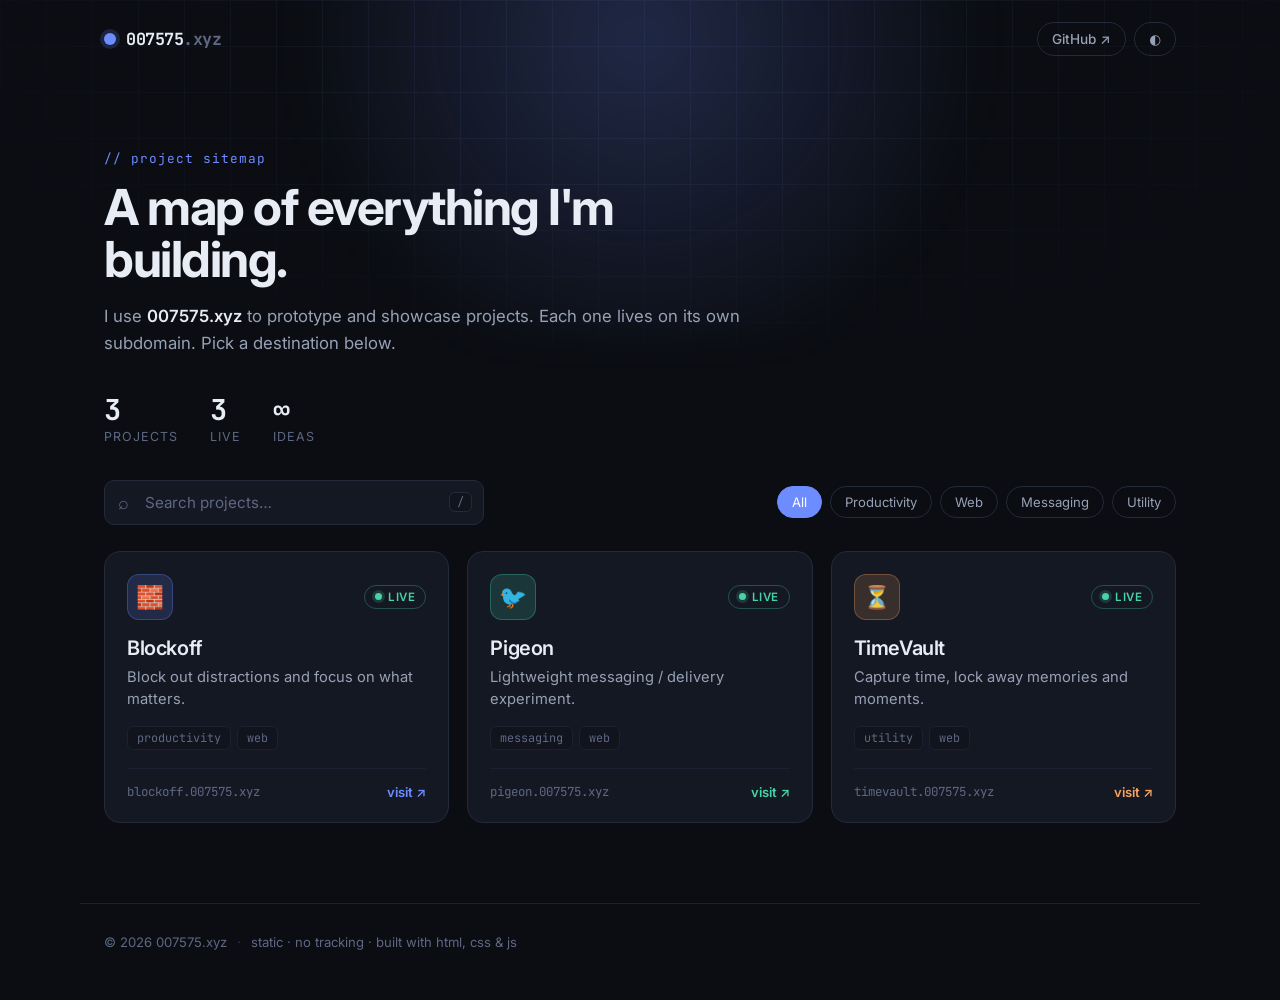
==== index.html @ c5744d6a "static" ====
<!DOCTYPE html>
<html lang="en">
<head>
  <meta charset="UTF-8" />
  <meta name="viewport" content="width=device-width, initial-scale=1.0" />
  <title>007575.xyz — Project Sitemap</title>
  <meta name="description" content="A sitemap of projects, prototypes and showcases hosted on 007575.xyz subdomains." />
  <meta name="theme-color" content="#0b0d12" />

  <!-- Open Graph -->
  <meta property="og:title" content="007575.xyz — Project Sitemap" />
  <meta property="og:description" content="Prototypes & showcases hosted on 007575.xyz subdomains." />
  <meta property="og:type" content="website" />
  <meta property="og:url" content="https://007575.xyz" />

  <link rel="preconnect" href="https://fonts.googleapis.com" />
  <link rel="preconnect" href="https://fonts.gstatic.com" crossorigin />
  <link href="https://fonts.googleapis.com/css2?family=Inter:wght@400;500;600;700&family=JetBrains+Mono:wght@400;500&display=swap" rel="stylesheet" />
  <link rel="stylesheet" href="styles.css" />
</head>
<body>
  <div class="bg-grid" aria-hidden="true"></div>
  <div class="bg-glow" aria-hidden="true"></div>

  <header class="site-header">
    <div class="brand">
      <span class="brand-dot"></span>
      <a href="https://007575.xyz" class="brand-name">007575<span class="brand-tld">.xyz</span></a>
    </div>
    <nav class="header-actions">
      <a class="ghost-btn" href="https://github.com/" target="_blank" rel="noopener noreferrer">GitHub ↗</a>
      <button class="ghost-btn" id="themeToggle" type="button" aria-label="Toggle theme">◐</button>
    </nav>
  </header>

  <main class="container">
    <section class="hero">
      <p class="eyebrow">// project sitemap</p>
      <h1>A map of everything I'm building.</h1>
      <p class="subtitle">
        I use <strong>007575.xyz</strong> to prototype and showcase projects. Each one lives on
        its own subdomain. Pick a destination below.
      </p>
      <div class="hero-stats">
        <div class="stat"><span class="stat-num" id="statTotal">0</span><span class="stat-label">projects</span></div>
        <div class="stat"><span class="stat-num" id="statLive">0</span><span class="stat-label">live</span></div>
        <div class="stat"><span class="stat-num">∞</span><span class="stat-label">ideas</span></div>
      </div>
    </section>

    <section class="controls">
      <div class="search-wrap">
        <span class="search-icon">⌕</span>
        <input type="search" id="search" placeholder="Search projects…" autocomplete="off" spellcheck="false" />
        <kbd class="search-kbd">/</kbd>
      </div>
      <div class="filters" id="filters"></div>
    </section>

    <section class="grid" id="grid" aria-live="polite"></section>

    <p class="empty" id="empty" hidden>No projects match that search.</p>
  </main>

  <footer class="site-footer">
    <span>© <span id="year"></span> 007575.xyz</span>
    <span class="footer-sep">·</span>
    <span>static · no tracking · built with html, css &amp; js</span>
  </footer>

  <script src="projects.js"></script>
  <script src="script.js"></script>
</body>
</html>
---- styles.css ----
/* ===========================================================================
   007575.xyz — sitemap styles
   =========================================================================== */

:root {
  --bg: #0b0d12;
  --bg-soft: #11141c;
  --card: #141823;
  --card-hover: #181d2b;
  --border: #232a3a;
  --border-soft: #1b2130;
  --text: #e7ecf5;
  --text-dim: #97a1b5;
  --text-faint: #5e6883;
  --accent: #6c8cff;
  --radius: 16px;
  --radius-sm: 10px;
  --maxw: 1120px;
  --shadow: 0 18px 40px -18px rgba(0, 0, 0, 0.6);
}

:root[data-theme="light"] {
  --bg: #f6f7fb;
  --bg-soft: #eef0f6;
  --card: #ffffff;
  --card-hover: #ffffff;
  --border: #e2e6ef;
  --border-soft: #eaedf4;
  --text: #1a1f2b;
  --text-dim: #5a6478;
  --text-faint: #97a1b5;
  --shadow: 0 18px 40px -22px rgba(20, 30, 60, 0.25);
}

* { box-sizing: border-box; }

html { scroll-behavior: smooth; }

body {
  margin: 0;
  min-height: 100vh;
  font-family: "Inter", system-ui, -apple-system, Segoe UI, Roboto, sans-serif;
  color: var(--text);
  background: var(--bg);
  -webkit-font-smoothing: antialiased;
  text-rendering: optimizeLegibility;
  overflow-x: hidden;
}

a { color: inherit; text-decoration: none; }

/* ---- background decoration ---------------------------------------------- */
.bg-grid {
  position: fixed;
  inset: 0;
  z-index: -2;
  background-image:
    linear-gradient(var(--border-soft) 1px, transparent 1px),
    linear-gradient(90deg, var(--border-soft) 1px, transparent 1px);
  background-size: 46px 46px;
  -webkit-mask-image: radial-gradient(ellipse 80% 60% at 50% 0%, #000 30%, transparent 75%);
          mask-image: radial-gradient(ellipse 80% 60% at 50% 0%, #000 30%, transparent 75%);
  opacity: 0.5;
}

.bg-glow {
  position: fixed;
  top: -260px;
  left: 50%;
  transform: translateX(-50%);
  width: 900px;
  height: 600px;
  z-index: -1;
  background: radial-gradient(circle at 50% 50%, rgba(108, 140, 255, 0.22), transparent 65%);
  filter: blur(20px);
  pointer-events: none;
}

/* ---- header ------------------------------------------------------------- */
.site-header {
  max-width: var(--maxw);
  margin: 0 auto;
  padding: 22px 24px;
  display: flex;
  align-items: center;
  justify-content: space-between;
}

.brand { display: flex; align-items: center; gap: 10px; }

.brand-dot {
  width: 12px; height: 12px;
  border-radius: 50%;
  background: var(--accent);
  box-shadow: 0 0 0 4px rgba(108, 140, 255, 0.18);
}

.brand-name {
  font-weight: 700;
  font-family: "JetBrains Mono", monospace;
  font-size: 1.05rem;
  letter-spacing: -0.5px;
}
.brand-tld { color: var(--text-faint); }

.header-actions { display: flex; gap: 8px; }

.ghost-btn {
  font-size: 0.85rem;
  font-weight: 500;
  color: var(--text-dim);
  padding: 8px 14px;
  border: 1px solid var(--border);
  border-radius: 999px;
  background: transparent;
  cursor: pointer;
  transition: color 0.15s, border-color 0.15s, background 0.15s;
  font-family: inherit;
}
.ghost-btn:hover {
  color: var(--text);
  border-color: var(--accent);
  background: var(--bg-soft);
}

/* ---- layout ------------------------------------------------------------- */
.container {
  max-width: var(--maxw);
  margin: 0 auto;
  padding: 24px 24px 80px;
}

/* ---- hero --------------------------------------------------------------- */
.hero { padding: 48px 0 36px; max-width: 640px; }

.eyebrow {
  font-family: "JetBrains Mono", monospace;
  font-size: 0.8rem;
  color: var(--accent);
  letter-spacing: 1px;
  margin: 0 0 14px;
}

.hero h1 {
  font-size: clamp(2rem, 5vw, 3.1rem);
  line-height: 1.05;
  letter-spacing: -1.5px;
  margin: 0 0 18px;
  font-weight: 700;
}

.subtitle {
  font-size: 1.05rem;
  line-height: 1.6;
  color: var(--text-dim);
  margin: 0;
}
.subtitle strong { color: var(--text); font-weight: 600; }

.hero-stats {
  display: flex;
  gap: 32px;
  margin-top: 34px;
}
.stat { display: flex; flex-direction: column; }
.stat-num {
  font-size: 1.8rem;
  font-weight: 700;
  font-family: "JetBrains Mono", monospace;
  letter-spacing: -1px;
}
.stat-label {
  font-size: 0.78rem;
  color: var(--text-faint);
  text-transform: uppercase;
  letter-spacing: 1px;
}

/* ---- controls ----------------------------------------------------------- */
.controls {
  display: flex;
  align-items: center;
  justify-content: space-between;
  gap: 16px;
  flex-wrap: wrap;
  margin-bottom: 26px;
}

.search-wrap {
  position: relative;
  flex: 1 1 280px;
  max-width: 380px;
}
.search-icon {
  position: absolute;
  left: 14px; top: 50%;
  transform: translateY(-50%);
  color: var(--text-faint);
  font-size: 1.1rem;
}
#search {
  width: 100%;
  padding: 12px 40px 12px 40px;
  background: var(--card);
  border: 1px solid var(--border);
  border-radius: var(--radius-sm);
  color: var(--text);
  font-size: 0.95rem;
  font-family: inherit;
  outline: none;
  transition: border-color 0.15s, box-shadow 0.15s;
}
#search::placeholder { color: var(--text-faint); }
#search:focus {
  border-color: var(--accent);
  box-shadow: 0 0 0 3px rgba(108, 140, 255, 0.15);
}
.search-kbd {
  position: absolute;
  right: 12px; top: 50%;
  transform: translateY(-50%);
  font-family: "JetBrains Mono", monospace;
  font-size: 0.75rem;
  color: var(--text-faint);
  border: 1px solid var(--border);
  border-radius: 6px;
  padding: 1px 7px;
  background: var(--bg-soft);
}

.filters { display: flex; gap: 8px; flex-wrap: wrap; }
.chip {
  font-size: 0.82rem;
  font-family: inherit;
  color: var(--text-dim);
  padding: 7px 14px;
  border: 1px solid var(--border);
  border-radius: 999px;
  background: transparent;
  cursor: pointer;
  text-transform: capitalize;
  transition: all 0.15s;
}
.chip:hover { color: var(--text); border-color: var(--text-faint); }
.chip-active {
  color: #fff;
  background: var(--accent);
  border-color: var(--accent);
}

/* ---- grid + cards ------------------------------------------------------- */
.grid {
  display: grid;
  grid-template-columns: repeat(auto-fill, minmax(290px, 1fr));
  gap: 18px;
}

.card {
  position: relative;
  display: flex;
  flex-direction: column;
  padding: 22px;
  background: var(--card);
  border: 1px solid var(--border);
  border-radius: var(--radius);
  overflow: hidden;
  transition: transform 0.18s ease, border-color 0.18s, background 0.18s, box-shadow 0.18s;
  animation: rise 0.45s both;
}
.card::before {
  content: "";
  position: absolute;
  inset: 0 0 auto 0;
  height: 3px;
  background: var(--accent);
  opacity: 0;
  transition: opacity 0.18s;
}
.card:hover {
  transform: translateY(-4px);
  border-color: color-mix(in srgb, var(--accent) 55%, var(--border));
  background: var(--card-hover);
  box-shadow: var(--shadow);
}
.card:hover::before { opacity: 1; }

@keyframes rise {
  from { opacity: 0; transform: translateY(12px); }
  to   { opacity: 1; transform: translateY(0); }
}

.card-top {
  display: flex;
  align-items: center;
  justify-content: space-between;
  margin-bottom: 16px;
}
.card-icon {
  width: 46px; height: 46px;
  display: grid;
  place-items: center;
  font-size: 1.4rem;
  border-radius: 12px;
  background: color-mix(in srgb, var(--accent) 16%, transparent);
  border: 1px solid color-mix(in srgb, var(--accent) 30%, transparent);
}

.badge {
  display: inline-flex;
  align-items: center;
  gap: 6px;
  font-size: 0.72rem;
  font-weight: 600;
  text-transform: uppercase;
  letter-spacing: 0.5px;
  padding: 4px 10px;
  border-radius: 999px;
  color: var(--text-dim);
  border: 1px solid var(--border);
}
.badge-dot {
  width: 7px; height: 7px;
  border-radius: 50%;
  background: currentColor;
}
.badge-live { color: #46d3a5; border-color: rgba(70, 211, 165, 0.3); }
.badge-live .badge-dot { box-shadow: 0 0 0 3px rgba(70, 211, 165, 0.18); animation: pulse 2s infinite; }
.badge-wip { color: #f5a25d; border-color: rgba(245, 162, 93, 0.3); }
.badge-paused { color: var(--text-faint); }

@keyframes pulse {
  0%, 100% { box-shadow: 0 0 0 3px rgba(70, 211, 165, 0.18); }
  50% { box-shadow: 0 0 0 5px rgba(70, 211, 165, 0.05); }
}

.card-name {
  font-size: 1.25rem;
  font-weight: 600;
  margin: 0 0 6px;
  letter-spacing: -0.4px;
}
.card-tagline {
  font-size: 0.92rem;
  line-height: 1.5;
  color: var(--text-dim);
  margin: 0 0 16px;
  flex: 1;
}

.card-tags { display: flex; flex-wrap: wrap; gap: 6px; margin-bottom: 18px; }
.tag {
  font-size: 0.74rem;
  font-family: "JetBrains Mono", monospace;
  color: var(--text-faint);
  padding: 3px 9px;
  border-radius: 6px;
  background: var(--bg-soft);
  border: 1px solid var(--border-soft);
}

.card-foot {
  display: flex;
  align-items: center;
  justify-content: space-between;
  padding-top: 14px;
  border-top: 1px solid var(--border-soft);
}
.card-host {
  font-family: "JetBrains Mono", monospace;
  font-size: 0.78rem;
  color: var(--text-faint);
}
.card-go {
  font-size: 0.82rem;
  font-weight: 600;
  color: var(--accent);
  transition: transform 0.15s;
}
.card:hover .card-go { transform: translateX(3px); }

/* ---- empty + footer ----------------------------------------------------- */
.empty {
  text-align: center;
  color: var(--text-faint);
  padding: 60px 0;
  font-size: 0.95rem;
}

.site-footer {
  max-width: var(--maxw);
  margin: 0 auto;
  padding: 30px 24px 50px;
  display: flex;
  align-items: center;
  gap: 10px;
  flex-wrap: wrap;
  font-size: 0.82rem;
  color: var(--text-faint);
  border-top: 1px solid var(--border-soft);
}
.footer-sep { opacity: 0.5; }

/* ---- responsive --------------------------------------------------------- */
@media (max-width: 560px) {
  .hero { padding: 32px 0 24px; }
  .hero-stats { gap: 24px; }
  .controls { flex-direction: column; align-items: stretch; }
  .search-wrap { max-width: none; }
}

@media (prefers-reduced-motion: reduce) {
  * { animation: none !important; transition: none !important; scroll-behavior: auto; }
}
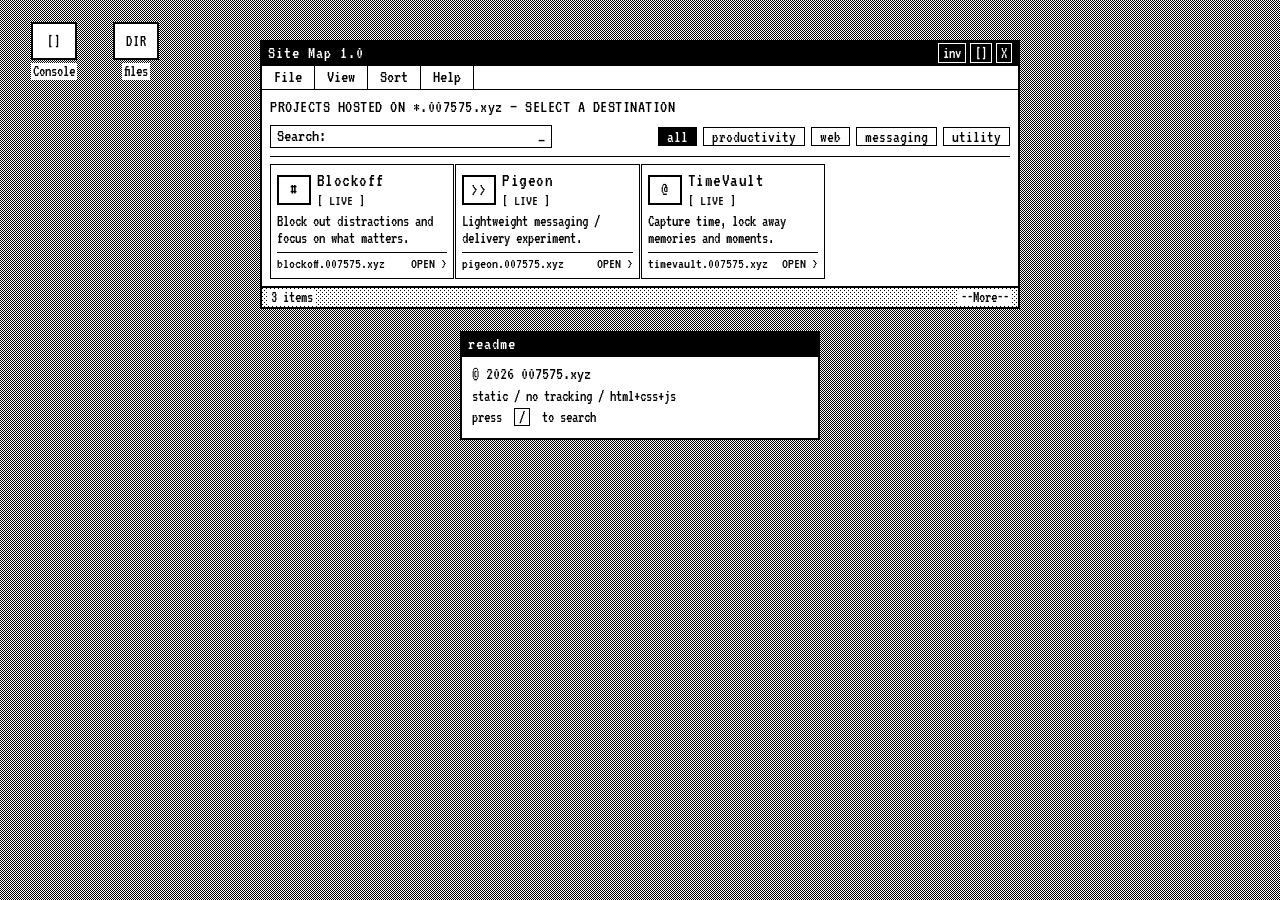
==== commit fe057455: "style" ====
--- a/index.html
+++ b/index.html
@@ -3,70 +3,90 @@
 <head>
   <meta charset="UTF-8" />
   <meta name="viewport" content="width=device-width, initial-scale=1.0" />
-  <title>007575.xyz — Project Sitemap</title>
-  <meta name="description" content="A sitemap of projects, prototypes and showcases hosted on 007575.xyz subdomains." />
-  <meta name="theme-color" content="#0b0d12" />
-
-  <!-- Open Graph -->
-  <meta property="og:title" content="007575.xyz — Project Sitemap" />
-  <meta property="og:description" content="Prototypes & showcases hosted on 007575.xyz subdomains." />
-  <meta property="og:type" content="website" />
-  <meta property="og:url" content="https://007575.xyz" />
+  <title>Site Map 1.0</title>
+  <meta name="description" content="A SunView-style sitemap of projects hosted on 007575.xyz subdomains." />
+  <meta name="theme-color" content="#000000" />
 
   <link rel="preconnect" href="https://fonts.googleapis.com" />
   <link rel="preconnect" href="https://fonts.gstatic.com" crossorigin />
-  <link href="https://fonts.googleapis.com/css2?family=Inter:wght@400;500;600;700&family=JetBrains+Mono:wght@400;500&display=swap" rel="stylesheet" />
+  <link href="https://fonts.googleapis.com/css2?family=VT323&display=swap" rel="stylesheet" />
   <link rel="stylesheet" href="styles.css" />
 </head>
 <body>
-  <div class="bg-grid" aria-hidden="true"></div>
-  <div class="bg-glow" aria-hidden="true"></div>
+  <!-- ===================== DESKTOP ===================== -->
+  <div class="desktop" id="desktop">
 
-  <header class="site-header">
-    <div class="brand">
-      <span class="brand-dot"></span>
-      <a href="https://007575.xyz" class="brand-name">007575<span class="brand-tld">.xyz</span></a>
+    <!-- ----- a couple of background "desktop icons" for flavor ----- -->
+    <div class="deskicon" style="top:22px;left:22px;">
+      <div class="deskicon-box">[]</div>
+      <span class="deskicon-label">Console</span>
     </div>
-    <nav class="header-actions">
-      <a class="ghost-btn" href="https://github.com/" target="_blank" rel="noopener noreferrer">GitHub ↗</a>
-      <button class="ghost-btn" id="themeToggle" type="button" aria-label="Toggle theme">◐</button>
-    </nav>
-  </header>
+    <div class="deskicon" style="top:22px;left:104px;">
+      <div class="deskicon-box">DIR</div>
+      <span class="deskicon-label">files</span>
+    </div>
 
-  <main class="container">
-    <section class="hero">
-      <p class="eyebrow">// project sitemap</p>
-      <h1>A map of everything I'm building.</h1>
-      <p class="subtitle">
-        I use <strong>007575.xyz</strong> to prototype and showcase projects. Each one lives on
-        its own subdomain. Pick a destination below.
-      </p>
-      <div class="hero-stats">
-        <div class="stat"><span class="stat-num" id="statTotal">0</span><span class="stat-label">projects</span></div>
-        <div class="stat"><span class="stat-num" id="statLive">0</span><span class="stat-label">live</span></div>
-        <div class="stat"><span class="stat-num">∞</span><span class="stat-label">ideas</span></div>
+    <!-- ===================== MAIN WINDOW ===================== -->
+    <div class="window" id="mainWindow">
+      <!-- title bar -->
+      <div class="titlebar">
+        <span class="title-text">Site Map 1.0</span>
+        <span class="title-buttons">
+          <button class="title-btn" id="invertBtn" type="button" title="Invert video">inv</button>
+          <span class="title-btn title-btn-static">[]</span>
+          <span class="title-btn title-btn-static">X</span>
+        </span>
       </div>
-    </section>
 
-    <section class="controls">
-      <div class="search-wrap">
-        <span class="search-icon">⌕</span>
-        <input type="search" id="search" placeholder="Search projects…" autocomplete="off" spellcheck="false" />
-        <kbd class="search-kbd">/</kbd>
+      <!-- menu bar -->
+      <div class="menubar">
+        <span class="menu-item">File</span>
+        <span class="menu-item">View</span>
+        <span class="menu-item">Sort</span>
+        <span class="menu-item">Help</span>
       </div>
-      <div class="filters" id="filters"></div>
-    </section>
 
-    <section class="grid" id="grid" aria-live="polite"></section>
+      <!-- content -->
+      <div class="content">
+        <p class="banner">PROJECTS HOSTED ON *.007575.xyz &mdash; SELECT A DESTINATION</p>
 
-    <p class="empty" id="empty" hidden>No projects match that search.</p>
-  </main>
+        <!-- toolbar: search + filters -->
+        <div class="toolbar">
+          <div class="field">
+            <label for="search">Search:</label>
+            <input type="text" id="search" autocomplete="off" spellcheck="false" />
+            <span class="caret" id="caret">_</span>
+          </div>
+          <div class="filters" id="filters"></div>
+        </div>
 
-  <footer class="site-footer">
-    <span>© <span id="year"></span> 007575.xyz</span>
-    <span class="footer-sep">·</span>
-    <span>static · no tracking · built with html, css &amp; js</span>
-  </footer>
+        <div class="rule"></div>
+
+        <!-- icon grid -->
+        <div class="grid" id="grid" aria-live="polite"></div>
+        <p class="empty" id="empty" hidden>** No matching items **</p>
+      </div>
+
+      <!-- status bar -->
+      <div class="statusbar">
+        <span id="statusLeft">0 items</span>
+        <span id="statusRight">--More--</span>
+      </div>
+    </div>
+
+    <!-- ===================== ABOUT / FOOTER WINDOW ===================== -->
+    <div class="window window-small" id="aboutWindow">
+      <div class="titlebar">
+        <span class="title-text">readme</span>
+      </div>
+      <div class="content content-tight">
+        <p>&copy; <span id="year"></span> 007575.xyz</p>
+        <p class="dim">static / no tracking / html+css+js</p>
+        <p class="dim">press &nbsp;<span class="kbd">/</span>&nbsp; to search</p>
+      </div>
+    </div>
+
+  </div>
 
   <script src="projects.js"></script>
   <script src="script.js"></script>
--- a/styles.css
+++ b/styles.css
@@ -1,413 +1,314 @@
 /* ===========================================================================
-   007575.xyz — sitemap styles
+   007575.xyz — SunView / SunOS 4.x 1-bit desktop
+   Only #000 and #FFF. All "gray" = ordered dither. No gradients/shadows/radius.
    =========================================================================== */
 
+/* ---- global reset ------------------------------------------------------- */
+*,
+*::before,
+*::after {
+  box-sizing: border-box;
+  border-radius: 0 !important;
+  box-shadow: none !important;
+  outline: none;
+  -webkit-font-smoothing: none;
+  -moz-osx-font-smoothing: unset;
+  font-smooth: never;
+}
+
 :root {
-  --bg: #0b0d12;
-  --bg-soft: #11141c;
-  --card: #141823;
-  --card-hover: #181d2b;
-  --border: #232a3a;
-  --border-soft: #1b2130;
-  --text: #e7ecf5;
-  --text-dim: #97a1b5;
-  --text-faint: #5e6883;
-  --accent: #6c8cff;
-  --radius: 16px;
-  --radius-sm: 10px;
-  --maxw: 1120px;
-  --shadow: 0 18px 40px -18px rgba(0, 0, 0, 0.6);
-}
-
-:root[data-theme="light"] {
-  --bg: #f6f7fb;
-  --bg-soft: #eef0f6;
-  --card: #ffffff;
-  --card-hover: #ffffff;
-  --border: #e2e6ef;
-  --border-soft: #eaedf4;
-  --text: #1a1f2b;
-  --text-dim: #5a6478;
-  --text-faint: #97a1b5;
-  --shadow: 0 18px 40px -22px rgba(20, 30, 60, 0.25);
-}
-
-* { box-sizing: border-box; }
-
-html { scroll-behavior: smooth; }
+  /* 50% checkerboard (2x2): black top-left + bottom-right */
+  --dither: url("data:image/svg+xml,%3Csvg xmlns='http://www.w3.org/2000/svg' width='2' height='2' shape-rendering='crispEdges'%3E%3Crect width='2' height='2' fill='%23fff'/%3E%3Crect width='1' height='1' fill='%23000'/%3E%3Crect x='1' y='1' width='1' height='1' fill='%23000'/%3E%3C/svg%3E");
+  /* 25% stipple (4x4, one black dot) — lighter gray */
+  --stipple: url("data:image/svg+xml,%3Csvg xmlns='http://www.w3.org/2000/svg' width='4' height='4' shape-rendering='crispEdges'%3E%3Crect width='4' height='4' fill='%23fff'/%3E%3Crect width='1' height='1' fill='%23000'/%3E%3Crect x='2' y='2' width='1' height='1' fill='%23000'/%3E%3C/svg%3E");
+  --font: "VT323", "Departure Mono", "Glass TTY VT220", "Courier New", monospace;
+}
+
+img,
+.dither,
+.desktop {
+  image-rendering: pixelated;
+  image-rendering: -moz-crisp-edges;
+  image-rendering: crisp-edges;
+}
+
+html,
+body { height: 100%; }
 
 body {
   margin: 0;
+  font-family: var(--font);
+  font-size: 18px;            /* VT323 reads small; ~ matches an 11-13px bitmap */
+  line-height: 1.05;
+  color: #000;
+  background: #fff;
+  /* classic angular 1-bit arrow cursor */
+  cursor: url("data:image/svg+xml,%3Csvg xmlns='http://www.w3.org/2000/svg' width='12' height='18' shape-rendering='crispEdges'%3E%3Cpath d='M0 0h1v14h1v-3h1v3h2v-2h1v2h1v-3h1v-2h-3v-1h-1v-1h-1v-1h-1v-1h-1z' fill='%23fff' stroke='%23000' stroke-width='1'/%3E%3Cpath d='M1 1v11l2-2h1l1 3 1 0-1-3h2l-3-3-3-3z' fill='%23000'/%3E%3C/svg%3E") 0 0, default;
+  -webkit-text-size-adjust: 100%;
+}
+
+/* ---- desktop ------------------------------------------------------------ */
+.desktop {
+  position: relative;
   min-height: 100vh;
-  font-family: "Inter", system-ui, -apple-system, Segoe UI, Roboto, sans-serif;
-  color: var(--text);
-  background: var(--bg);
-  -webkit-font-smoothing: antialiased;
-  text-rendering: optimizeLegibility;
-  overflow-x: hidden;
-}
-
-a { color: inherit; text-decoration: none; }
-
-/* ---- background decoration ---------------------------------------------- */
-.bg-grid {
-  position: fixed;
-  inset: 0;
-  z-index: -2;
-  background-image:
-    linear-gradient(var(--border-soft) 1px, transparent 1px),
-    linear-gradient(90deg, var(--border-soft) 1px, transparent 1px);
-  background-size: 46px 46px;
-  -webkit-mask-image: radial-gradient(ellipse 80% 60% at 50% 0%, #000 30%, transparent 75%);
-          mask-image: radial-gradient(ellipse 80% 60% at 50% 0%, #000 30%, transparent 75%);
-  opacity: 0.5;
-}
-
-.bg-glow {
-  position: fixed;
-  top: -260px;
-  left: 50%;
-  transform: translateX(-50%);
-  width: 900px;
-  height: 600px;
-  z-index: -1;
-  background: radial-gradient(circle at 50% 50%, rgba(108, 140, 255, 0.22), transparent 65%);
-  filter: blur(20px);
-  pointer-events: none;
-}
-
-/* ---- header ------------------------------------------------------------- */
-.site-header {
-  max-width: var(--maxw);
-  margin: 0 auto;
-  padding: 22px 24px;
+  padding: 40px 20px;
+  background-color: #fff;
+  background-image: var(--dither);
+  background-size: 2px 2px;
+}
+.desktop.invert { filter: invert(1); }
+
+/* desktop icons sprinkled on the background */
+.deskicon {
+  position: absolute;
+  width: 64px;
+  text-align: center;
+  user-select: none;
+}
+.deskicon-box {
+  width: 46px;
+  height: 38px;
+  margin: 0 auto 2px;
+  border: 2px solid #000;
+  background: #fff;
+  display: flex;
+  align-items: center;
+  justify-content: center;
+  font-size: 16px;
+  letter-spacing: 1px;
+}
+.deskicon-label {
+  display: inline-block;
+  background: #fff;
+  padding: 0 2px;
+  font-size: 16px;
+}
+
+/* ---- windows ------------------------------------------------------------ */
+.window {
+  position: relative;
+  width: 760px;
+  max-width: calc(100vw - 40px);
+  margin: 0 auto 22px;
+  border: 2px solid #000;
+  background: #fff;
+}
+
+.window-small { width: 360px; }
+
+/* title bar = solid black, reverse-video text */
+.titlebar {
   display: flex;
   align-items: center;
   justify-content: space-between;
-}
-
-.brand { display: flex; align-items: center; gap: 10px; }
-
-.brand-dot {
-  width: 12px; height: 12px;
-  border-radius: 50%;
-  background: var(--accent);
-  box-shadow: 0 0 0 4px rgba(108, 140, 255, 0.18);
-}
-
-.brand-name {
-  font-weight: 700;
-  font-family: "JetBrains Mono", monospace;
-  font-size: 1.05rem;
-  letter-spacing: -0.5px;
-}
-.brand-tld { color: var(--text-faint); }
-
-.header-actions { display: flex; gap: 8px; }
-
-.ghost-btn {
-  font-size: 0.85rem;
-  font-weight: 500;
-  color: var(--text-dim);
-  padding: 8px 14px;
-  border: 1px solid var(--border);
-  border-radius: 999px;
+  height: 24px;
+  padding: 0 6px;
+  background: #000;
+  color: #fff;
+  border-bottom: 2px solid #000;
+  user-select: none;
+}
+.title-text {
+  font-size: 18px;
+  letter-spacing: 1px;
+  white-space: nowrap;
+  overflow: hidden;
+  text-overflow: clip;
+}
+.title-buttons { display: flex; gap: 4px; align-items: center; }
+.title-btn {
+  font-family: var(--font);
+  font-size: 16px;
+  background: #000;
+  color: #fff;
+  border: 1px solid #fff;
+  padding: 0 4px;
+  line-height: 18px;
+  cursor: pointer;
+}
+.title-btn-static { cursor: default; }
+.title-btn:not(.title-btn-static):active,
+.title-btn:not(.title-btn-static):hover {
+  background: #fff;   /* reverse video */
+  color: #000;
+}
+
+/* menu bar */
+.menubar {
+  display: flex;
+  gap: 0;
+  border-bottom: 1px solid #000;
+  background: #fff;
+}
+.menu-item {
+  padding: 2px 12px;
+  font-size: 18px;
+  cursor: default;
+  border-right: 1px solid #000;
+}
+.menu-item:hover { background: #000; color: #fff; }  /* reverse video */
+
+/* content */
+.content { padding: 8px; background: #fff; }
+.content-tight { padding: 8px 10px; }
+.content p { margin: 0 0 4px; }
+
+.banner {
+  font-size: 18px;
+  margin-bottom: 8px !important;
+  letter-spacing: 0.5px;
+}
+
+.dim {
+  /* "gray" text via dither overlay is messy on glyphs; convey via brackets */
+  font-size: 16px;
+}
+.kbd {
+  border: 1px solid #000;
+  padding: 0 4px;
+  background: #fff;
+}
+
+/* 1px divider rule */
+.rule { height: 0; border-top: 1px solid #000; margin: 8px 0; }
+
+/* ---- toolbar: search + filters ----------------------------------------- */
+.toolbar {
+  display: flex;
+  align-items: center;
+  justify-content: space-between;
+  flex-wrap: wrap;
+  gap: 8px;
+}
+
+.field {
+  display: flex;
+  align-items: center;
+  gap: 6px;
+  border: 1px solid #000;
+  padding: 1px 6px;
+  background: #fff;
+}
+.field label { font-size: 18px; }
+#search {
+  font-family: var(--font);
+  font-size: 18px;
+  border: none;
   background: transparent;
+  color: #000;
+  width: 200px;
+  padding: 0;
+  caret-color: transparent;   /* we draw our own blinking caret */
+}
+.caret { animation: blink 1s steps(1) infinite; }
+@keyframes blink { 50% { opacity: 0; } }
+
+.filters { display: flex; gap: 6px; flex-wrap: wrap; }
+.chip {
+  font-family: var(--font);
+  font-size: 17px;
+  background: #fff;
+  color: #000;
+  border: 1px solid #000;
+  padding: 0 8px;
   cursor: pointer;
-  transition: color 0.15s, border-color 0.15s, background 0.15s;
-  font-family: inherit;
-}
-.ghost-btn:hover {
-  color: var(--text);
-  border-color: var(--accent);
-  background: var(--bg-soft);
-}
-
-/* ---- layout ------------------------------------------------------------- */
-.container {
-  max-width: var(--maxw);
-  margin: 0 auto;
-  padding: 24px 24px 80px;
-}
-
-/* ---- hero --------------------------------------------------------------- */
-.hero { padding: 48px 0 36px; max-width: 640px; }
-
-.eyebrow {
-  font-family: "JetBrains Mono", monospace;
-  font-size: 0.8rem;
-  color: var(--accent);
-  letter-spacing: 1px;
-  margin: 0 0 14px;
-}
-
-.hero h1 {
-  font-size: clamp(2rem, 5vw, 3.1rem);
-  line-height: 1.05;
-  letter-spacing: -1.5px;
-  margin: 0 0 18px;
-  font-weight: 700;
-}
-
-.subtitle {
-  font-size: 1.05rem;
-  line-height: 1.6;
-  color: var(--text-dim);
-  margin: 0;
-}
-.subtitle strong { color: var(--text); font-weight: 600; }
-
-.hero-stats {
-  display: flex;
-  gap: 32px;
-  margin-top: 34px;
-}
-.stat { display: flex; flex-direction: column; }
-.stat-num {
-  font-size: 1.8rem;
-  font-weight: 700;
-  font-family: "JetBrains Mono", monospace;
-  letter-spacing: -1px;
-}
-.stat-label {
-  font-size: 0.78rem;
-  color: var(--text-faint);
-  text-transform: uppercase;
-  letter-spacing: 1px;
-}
-
-/* ---- controls ----------------------------------------------------------- */
-.controls {
-  display: flex;
-  align-items: center;
-  justify-content: space-between;
-  gap: 16px;
-  flex-wrap: wrap;
-  margin-bottom: 26px;
-}
-
-.search-wrap {
-  position: relative;
-  flex: 1 1 280px;
-  max-width: 380px;
-}
-.search-icon {
-  position: absolute;
-  left: 14px; top: 50%;
-  transform: translateY(-50%);
-  color: var(--text-faint);
-  font-size: 1.1rem;
-}
-#search {
-  width: 100%;
-  padding: 12px 40px 12px 40px;
-  background: var(--card);
-  border: 1px solid var(--border);
-  border-radius: var(--radius-sm);
-  color: var(--text);
-  font-size: 0.95rem;
-  font-family: inherit;
-  outline: none;
-  transition: border-color 0.15s, box-shadow 0.15s;
-}
-#search::placeholder { color: var(--text-faint); }
-#search:focus {
-  border-color: var(--accent);
-  box-shadow: 0 0 0 3px rgba(108, 140, 255, 0.15);
-}
-.search-kbd {
-  position: absolute;
-  right: 12px; top: 50%;
-  transform: translateY(-50%);
-  font-family: "JetBrains Mono", monospace;
-  font-size: 0.75rem;
-  color: var(--text-faint);
-  border: 1px solid var(--border);
-  border-radius: 6px;
-  padding: 1px 7px;
-  background: var(--bg-soft);
-}
-
-.filters { display: flex; gap: 8px; flex-wrap: wrap; }
-.chip {
-  font-size: 0.82rem;
-  font-family: inherit;
-  color: var(--text-dim);
-  padding: 7px 14px;
-  border: 1px solid var(--border);
-  border-radius: 999px;
-  background: transparent;
-  cursor: pointer;
-  text-transform: capitalize;
-  transition: all 0.15s;
-}
-.chip:hover { color: var(--text); border-color: var(--text-faint); }
-.chip-active {
-  color: #fff;
-  background: var(--accent);
-  border-color: var(--accent);
-}
-
-/* ---- grid + cards ------------------------------------------------------- */
+  text-transform: lowercase;
+}
+.chip:hover { background: var(--stipple); background-size: 4px 4px; }
+.chip-active { background: #000; color: #fff; }  /* reverse video = selected */
+
+/* ---- icon grid ---------------------------------------------------------- */
 .grid {
   display: grid;
-  grid-template-columns: repeat(auto-fill, minmax(290px, 1fr));
-  gap: 18px;
-}
-
-.card {
-  position: relative;
-  display: flex;
-  flex-direction: column;
-  padding: 22px;
-  background: var(--card);
-  border: 1px solid var(--border);
-  border-radius: var(--radius);
-  overflow: hidden;
-  transition: transform 0.18s ease, border-color 0.18s, background 0.18s, box-shadow 0.18s;
-  animation: rise 0.45s both;
-}
-.card::before {
-  content: "";
-  position: absolute;
-  inset: 0 0 auto 0;
-  height: 3px;
-  background: var(--accent);
-  opacity: 0;
-  transition: opacity 0.18s;
-}
-.card:hover {
-  transform: translateY(-4px);
-  border-color: color-mix(in srgb, var(--accent) 55%, var(--border));
-  background: var(--card-hover);
-  box-shadow: var(--shadow);
-}
-.card:hover::before { opacity: 1; }
-
-@keyframes rise {
-  from { opacity: 0; transform: translateY(12px); }
-  to   { opacity: 1; transform: translateY(0); }
-}
-
-.card-top {
-  display: flex;
-  align-items: center;
+  grid-template-columns: repeat(auto-fill, minmax(150px, 1fr));
+  gap: 2px;
+}
+
+/* each project = a DeskSet-style bordered icon + label rows */
+.icon {
+  display: block;
+  text-align: left;
+  border: 1px solid #000;
+  margin: -0.5px;        /* collapse shared borders into a grid */
+  padding: 6px;
+  background: #fff;
+  color: #000;
+  text-decoration: none;
+  cursor: pointer;
+}
+.icon:hover,
+.icon:focus,
+.icon.sel {
+  background: #000;      /* REVERSE VIDEO — the only highlight */
+  color: #fff;
+}
+
+.icon-head {
+  display: flex;
+  align-items: center;
+  gap: 6px;
+  margin-bottom: 4px;
+}
+.icon-glyph {
+  width: 34px;
+  height: 30px;
+  flex: 0 0 auto;
+  border: 2px solid currentColor;
+  display: flex;
+  align-items: center;
+  justify-content: center;
+  font-size: 18px;
+  letter-spacing: 1px;
+}
+.icon-name {
+  font-size: 19px;
+  letter-spacing: 0.5px;
+  line-height: 1;
+}
+.icon-status { font-size: 15px; margin-top: 2px; }
+
+.icon-tagline {
+  font-size: 16px;
+  line-height: 1.1;
+  margin: 4px 0;
+}
+.icon-foot {
+  display: flex;
   justify-content: space-between;
-  margin-bottom: 16px;
-}
-.card-icon {
-  width: 46px; height: 46px;
-  display: grid;
-  place-items: center;
-  font-size: 1.4rem;
-  border-radius: 12px;
-  background: color-mix(in srgb, var(--accent) 16%, transparent);
-  border: 1px solid color-mix(in srgb, var(--accent) 30%, transparent);
-}
-
-.badge {
-  display: inline-flex;
-  align-items: center;
-  gap: 6px;
-  font-size: 0.72rem;
-  font-weight: 600;
-  text-transform: uppercase;
-  letter-spacing: 0.5px;
-  padding: 4px 10px;
-  border-radius: 999px;
-  color: var(--text-dim);
-  border: 1px solid var(--border);
-}
-.badge-dot {
-  width: 7px; height: 7px;
-  border-radius: 50%;
-  background: currentColor;
-}
-.badge-live { color: #46d3a5; border-color: rgba(70, 211, 165, 0.3); }
-.badge-live .badge-dot { box-shadow: 0 0 0 3px rgba(70, 211, 165, 0.18); animation: pulse 2s infinite; }
-.badge-wip { color: #f5a25d; border-color: rgba(245, 162, 93, 0.3); }
-.badge-paused { color: var(--text-faint); }
-
-@keyframes pulse {
-  0%, 100% { box-shadow: 0 0 0 3px rgba(70, 211, 165, 0.18); }
-  50% { box-shadow: 0 0 0 5px rgba(70, 211, 165, 0.05); }
-}
-
-.card-name {
-  font-size: 1.25rem;
-  font-weight: 600;
-  margin: 0 0 6px;
-  letter-spacing: -0.4px;
-}
-.card-tagline {
-  font-size: 0.92rem;
-  line-height: 1.5;
-  color: var(--text-dim);
-  margin: 0 0 16px;
-  flex: 1;
-}
-
-.card-tags { display: flex; flex-wrap: wrap; gap: 6px; margin-bottom: 18px; }
-.tag {
-  font-size: 0.74rem;
-  font-family: "JetBrains Mono", monospace;
-  color: var(--text-faint);
-  padding: 3px 9px;
-  border-radius: 6px;
-  background: var(--bg-soft);
-  border: 1px solid var(--border-soft);
-}
-
-.card-foot {
-  display: flex;
-  align-items: center;
+  align-items: baseline;
+  font-size: 15px;
+  border-top: 1px solid currentColor;
+  padding-top: 3px;
+  margin-top: 4px;
+}
+.icon-host { letter-spacing: 0; }
+.icon-go { white-space: nowrap; }
+
+.empty {
+  font-size: 18px;
+  padding: 16px 4px;
+}
+
+/* ---- status bar --------------------------------------------------------- */
+.statusbar {
+  display: flex;
   justify-content: space-between;
-  padding-top: 14px;
-  border-top: 1px solid var(--border-soft);
-}
-.card-host {
-  font-family: "JetBrains Mono", monospace;
-  font-size: 0.78rem;
-  color: var(--text-faint);
-}
-.card-go {
-  font-size: 0.82rem;
-  font-weight: 600;
-  color: var(--accent);
-  transition: transform 0.15s;
-}
-.card:hover .card-go { transform: translateX(3px); }
-
-/* ---- empty + footer ----------------------------------------------------- */
-.empty {
-  text-align: center;
-  color: var(--text-faint);
-  padding: 60px 0;
-  font-size: 0.95rem;
-}
-
-.site-footer {
-  max-width: var(--maxw);
-  margin: 0 auto;
-  padding: 30px 24px 50px;
-  display: flex;
-  align-items: center;
-  gap: 10px;
-  flex-wrap: wrap;
-  font-size: 0.82rem;
-  color: var(--text-faint);
-  border-top: 1px solid var(--border-soft);
-}
-.footer-sep { opacity: 0.5; }
+  border-top: 2px solid #000;
+  padding: 1px 6px;
+  font-size: 16px;
+  background: var(--stipple);
+  background-size: 4px 4px;
+}
+.statusbar span { background: #fff; padding: 0 3px; }
 
 /* ---- responsive --------------------------------------------------------- */
 @media (max-width: 560px) {
-  .hero { padding: 32px 0 24px; }
-  .hero-stats { gap: 24px; }
-  .controls { flex-direction: column; align-items: stretch; }
-  .search-wrap { max-width: none; }
+  body { font-size: 16px; }
+  .desktop { padding: 16px 8px; }
+  #search { width: 130px; }
+  .toolbar { flex-direction: column; align-items: stretch; }
 }
 
 @media (prefers-reduced-motion: reduce) {
-  * { animation: none !important; transition: none !important; scroll-behavior: auto; }
-}
+  * { animation: none !important; }
+}
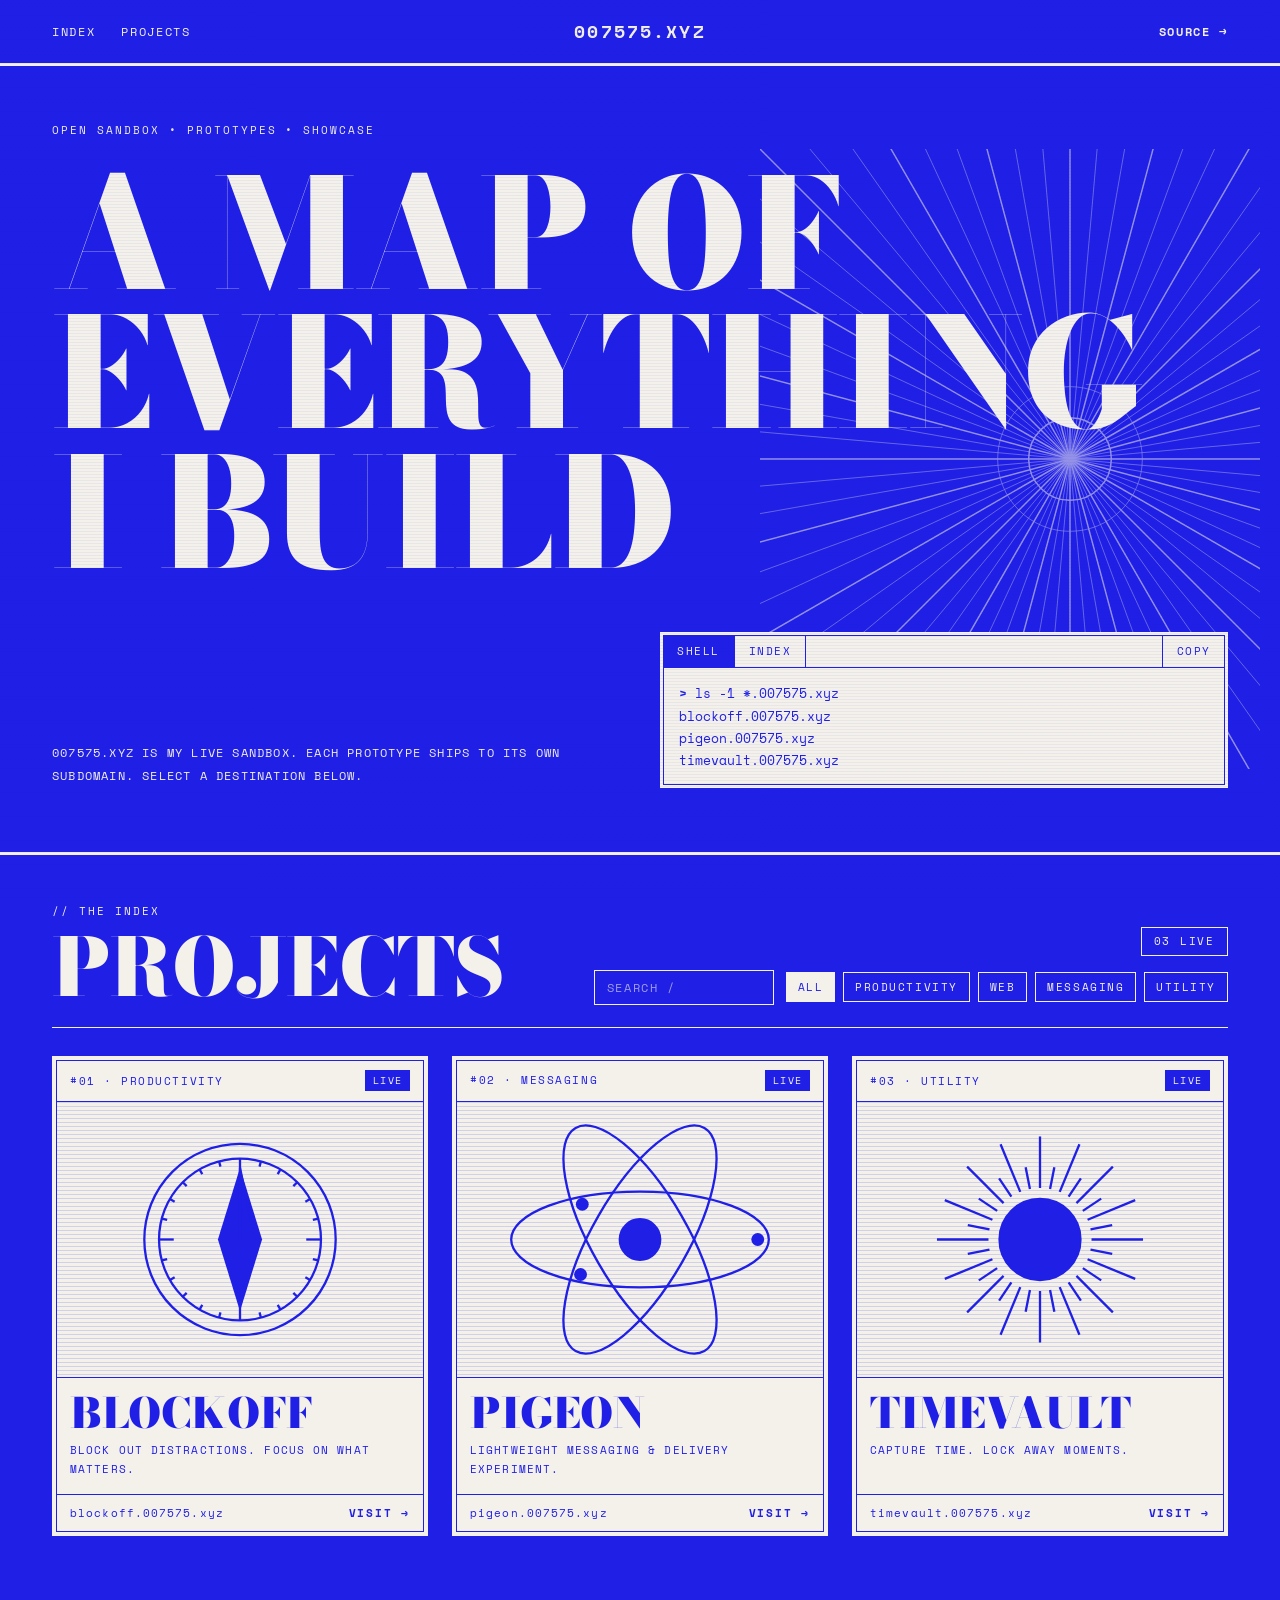
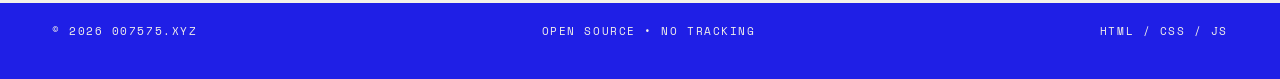
==== commit fe93656e: "style" ====
--- a/index.html
+++ b/index.html
@@ -3,90 +3,97 @@
 <head>
   <meta charset="UTF-8" />
   <meta name="viewport" content="width=device-width, initial-scale=1.0" />
-  <title>Site Map 1.0</title>
-  <meta name="description" content="A SunView-style sitemap of projects hosted on 007575.xyz subdomains." />
-  <meta name="theme-color" content="#000000" />
+  <title>007575.XYZ — INDEX</title>
+  <meta name="description" content="A duotone sitemap of prototypes and showcases hosted on 007575.xyz subdomains." />
+  <meta name="theme-color" content="#1F1FE6" />
 
   <link rel="preconnect" href="https://fonts.googleapis.com" />
   <link rel="preconnect" href="https://fonts.gstatic.com" crossorigin />
-  <link href="https://fonts.googleapis.com/css2?family=VT323&display=swap" rel="stylesheet" />
+  <link href="https://fonts.googleapis.com/css2?family=Bodoni+Moda:opsz,wght@6..96,400;6..96,700;6..96,900&family=Space+Mono:wght@400;700&display=swap" rel="stylesheet" />
   <link rel="stylesheet" href="styles.css" />
 </head>
 <body>
-  <!-- ===================== DESKTOP ===================== -->
-  <div class="desktop" id="desktop">
+  <div class="scanlines" aria-hidden="true"></div>
 
-    <!-- ----- a couple of background "desktop icons" for flavor ----- -->
-    <div class="deskicon" style="top:22px;left:22px;">
-      <div class="deskicon-box">[]</div>
-      <span class="deskicon-label">Console</span>
-    </div>
-    <div class="deskicon" style="top:22px;left:104px;">
-      <div class="deskicon-box">DIR</div>
-      <span class="deskicon-label">files</span>
-    </div>
+  <!-- ===================== HEADER ===================== -->
+  <header class="masthead">
+    <nav class="mast-left">
+      <a href="#index">INDEX</a>
+      <a href="#index">PROJECTS</a>
+    </nav>
+    <a class="wordmark" href="https://007575.xyz">007575<span class="wm-tld">.XYZ</span></a>
+    <nav class="mast-right">
+      <a class="cta-link" href="https://github.com/" target="_blank" rel="noopener noreferrer">SOURCE&nbsp;→</a>
+    </nav>
+  </header>
 
-    <!-- ===================== MAIN WINDOW ===================== -->
-    <div class="window" id="mainWindow">
-      <!-- title bar -->
-      <div class="titlebar">
-        <span class="title-text">Site Map 1.0</span>
-        <span class="title-buttons">
-          <button class="title-btn" id="invertBtn" type="button" title="Invert video">inv</button>
-          <span class="title-btn title-btn-static">[]</span>
-          <span class="title-btn title-btn-static">X</span>
-        </span>
+  <div class="rule rule-heavy"></div>
+
+  <main>
+    <!-- ===================== HERO (Mode A) ===================== -->
+    <section class="hero">
+      <svg class="sunburst" viewBox="0 0 600 600" aria-hidden="true" preserveAspectRatio="xMidYMid slice"></svg>
+
+      <p class="kicker">OPEN&nbsp;SANDBOX&nbsp;&bull;&nbsp;PROTOTYPES&nbsp;&bull;&nbsp;SHOWCASE</p>
+
+      <h1 class="display">
+        A&nbsp;MAP&nbsp;OF<br />
+        EVERYTHING<br />
+        I&nbsp;BUILD
+      </h1>
+
+      <div class="hero-foot">
+        <p class="hero-body">
+          007575.XYZ&nbsp;IS&nbsp;MY&nbsp;LIVE&nbsp;SANDBOX.&nbsp;EACH&nbsp;PROTOTYPE&nbsp;SHIPS&nbsp;TO&nbsp;ITS&nbsp;OWN
+          SUBDOMAIN.&nbsp;SELECT&nbsp;A&nbsp;DESTINATION&nbsp;BELOW.
+        </p>
+
+        <!-- terminal block (Mode B card) -->
+        <div class="terminal">
+          <div class="terminal-tabs">
+            <span class="tab tab-active">SHELL</span>
+            <span class="tab">INDEX</span>
+            <button class="copy" id="copyBtn" type="button">COPY</button>
+          </div>
+          <pre class="terminal-body"><span class="t-prompt">&gt;</span> ls -1 *.007575.xyz
+<span id="termList"></span></pre>
+        </div>
+      </div>
+    </section>
+
+    <div class="rule rule-heavy"></div>
+
+    <!-- ===================== INDEX (projects) ===================== -->
+    <section class="index" id="index">
+      <div class="section-head">
+        <div class="sh-left">
+          <p class="kicker">// THE&nbsp;INDEX</p>
+          <h2 class="display section-title">PROJECTS</h2>
+        </div>
+        <div class="sh-right">
+          <span class="count-box"><span id="countNum">00</span>&nbsp;LIVE</span>
+          <div class="controls">
+            <input type="text" id="search" placeholder="SEARCH /" autocomplete="off" spellcheck="false" />
+            <div class="filters" id="filters"></div>
+          </div>
+        </div>
       </div>
 
-      <!-- menu bar -->
-      <div class="menubar">
-        <span class="menu-item">File</span>
-        <span class="menu-item">View</span>
-        <span class="menu-item">Sort</span>
-        <span class="menu-item">Help</span>
-      </div>
+      <div class="rule"></div>
 
-      <!-- content -->
-      <div class="content">
-        <p class="banner">PROJECTS HOSTED ON *.007575.xyz &mdash; SELECT A DESTINATION</p>
+      <div class="grid" id="grid" aria-live="polite"></div>
+      <p class="empty" id="empty" hidden>—&nbsp;NO&nbsp;MATCHING&nbsp;ENTRIES&nbsp;—</p>
+    </section>
+  </main>
 
-        <!-- toolbar: search + filters -->
-        <div class="toolbar">
-          <div class="field">
-            <label for="search">Search:</label>
-            <input type="text" id="search" autocomplete="off" spellcheck="false" />
-            <span class="caret" id="caret">_</span>
-          </div>
-          <div class="filters" id="filters"></div>
-        </div>
+  <div class="rule rule-heavy"></div>
 
-        <div class="rule"></div>
-
-        <!-- icon grid -->
-        <div class="grid" id="grid" aria-live="polite"></div>
-        <p class="empty" id="empty" hidden>** No matching items **</p>
-      </div>
-
-      <!-- status bar -->
-      <div class="statusbar">
-        <span id="statusLeft">0 items</span>
-        <span id="statusRight">--More--</span>
-      </div>
-    </div>
-
-    <!-- ===================== ABOUT / FOOTER WINDOW ===================== -->
-    <div class="window window-small" id="aboutWindow">
-      <div class="titlebar">
-        <span class="title-text">readme</span>
-      </div>
-      <div class="content content-tight">
-        <p>&copy; <span id="year"></span> 007575.xyz</p>
-        <p class="dim">static / no tracking / html+css+js</p>
-        <p class="dim">press &nbsp;<span class="kbd">/</span>&nbsp; to search</p>
-      </div>
-    </div>
-
-  </div>
+  <!-- ===================== FOOTER ===================== -->
+  <footer class="footer">
+    <span>&copy;&nbsp;<span id="year"></span>&nbsp;007575.XYZ</span>
+    <span class="foot-mid">OPEN&nbsp;SOURCE&nbsp;&bull;&nbsp;NO&nbsp;TRACKING</span>
+    <span>HTML&nbsp;/&nbsp;CSS&nbsp;/&nbsp;JS</span>
+  </footer>
 
   <script src="projects.js"></script>
   <script src="script.js"></script>
--- a/styles.css
+++ b/styles.css
@@ -1,314 +1,392 @@
 /* ===========================================================================
-   007575.xyz — SunView / SunOS 4.x 1-bit desktop
-   Only #000 and #FFF. All "gray" = ordered dither. No gradients/shadows/radius.
+   007575.xyz — Hermes / Nous Research duotone aesthetic
+   STRICTLY TWO COLORS: ultramarine #1F1FE6 + paper cream #F4F1EA.
+   Didone serif for display ONLY. Monospace for ALL functional/UI/body text.
+   No third color. No gradients (tonal). No glows. No rounded corners.
    =========================================================================== */
 
-/* ---- global reset ------------------------------------------------------- */
+:root {
+  --blue: #1F1FE6;
+  --cream: #F4F1EA;
+  --display: "Bodoni Moda", "Didot", "Times New Roman", serif;
+  --mono: "Space Mono", "JetBrains Mono", ui-monospace, monospace;
+  --maxw: 1240px;
+  --gutter: 32px;
+}
+
 *,
 *::before,
 *::after {
   box-sizing: border-box;
-  border-radius: 0 !important;
-  box-shadow: none !important;
+  border-radius: 0;            /* sharp corners everywhere */
+}
+
+html { -webkit-text-size-adjust: 100%; }
+
+body {
+  margin: 0;
+  background: var(--blue);     /* Mode A: blue field */
+  color: var(--cream);
+  font-family: var(--mono);
+  font-size: 14px;
+  line-height: 1.5;
+  -webkit-font-smoothing: antialiased;
+  overflow-x: hidden;
+}
+
+a { color: inherit; text-decoration: none; }
+::selection { background: var(--cream); color: var(--blue); }
+
+/* global CRT scanline wash — hard 1px blue lines over cream-tinted field */
+.scanlines {
+  position: fixed;
+  inset: 0;
+  z-index: 50;
+  pointer-events: none;
+  background: repeating-linear-gradient(
+    to bottom,
+    rgba(31, 31, 230, 0.05) 0px,
+    rgba(31, 31, 230, 0.05) 1px,
+    transparent 1px,
+    transparent 3px
+  );
+}
+
+/* ---- shared display / labels ------------------------------------------- */
+.display {
+  font-family: var(--display);
+  font-weight: 900;
+  text-transform: uppercase;
+  line-height: 0.92;
+  letter-spacing: -0.01em;
+  margin: 0;
+}
+
+.kicker {
+  font-family: var(--mono);
+  font-size: 11px;
+  text-transform: uppercase;
+  letter-spacing: 0.18em;
+  margin: 0;
+}
+
+/* thin rules */
+.rule { height: 0; border-top: 1px solid var(--cream); }
+.rule-heavy { border-top-width: 3px; }
+
+/* ---- masthead ----------------------------------------------------------- */
+.masthead {
+  max-width: var(--maxw);
+  margin: 0 auto;
+  padding: 18px var(--gutter);
+  display: grid;
+  grid-template-columns: 1fr auto 1fr;
+  align-items: center;
+}
+.mast-left, .mast-right {
+  display: flex;
+  gap: 26px;
+  font-size: 12px;
+  letter-spacing: 0.14em;
+}
+.mast-right { justify-content: flex-end; }
+.mast-left a:hover, .mast-right a:hover { text-decoration: underline; text-underline-offset: 4px; }
+
+.wordmark {
+  font-family: var(--mono);
+  font-weight: 700;
+  font-size: 18px;
+  letter-spacing: 0.12em;
+  text-align: center;
+  white-space: nowrap;
+}
+.wm-tld { opacity: 1; }
+.wordmark:hover { text-decoration: underline; text-underline-offset: 4px; }
+
+.cta-link { font-weight: 700; }
+
+/* ---- hero (Mode A) ------------------------------------------------------ */
+.hero {
+  position: relative;
+  max-width: var(--maxw);
+  margin: 0 auto;
+  padding: 56px var(--gutter) 64px;
+  overflow: hidden;
+}
+.sunburst {
+  position: absolute;
+  top: 50%; right: -120px;
+  transform: translateY(-50%);
+  width: 620px; height: 620px;
+  opacity: 0.55;
+  pointer-events: none;
+}
+.hero .kicker { margin-bottom: 26px; }
+
+.hero .display {
+  font-size: clamp(3.4rem, 12vw, 9.5rem);
+  max-width: 12ch;
+}
+
+.hero-foot {
+  margin-top: 48px;
+  display: grid;
+  grid-template-columns: 1fr 1fr;
+  gap: 40px;
+  align-items: end;
+}
+.hero-body {
+  font-size: 12px;
+  letter-spacing: 0.1em;
+  line-height: 1.9;
+  text-transform: uppercase;
+  max-width: 42ch;
+  margin: 0;
+}
+
+/* ---- terminal block (Mode B: cream card on blue) ------------------------ */
+.terminal {
+  background: var(--cream);
+  color: var(--blue);
+  border: 3px solid var(--cream);
+  outline: 1px solid var(--blue);
+  outline-offset: -4px;        /* inner blue keyline = window matte */
+  position: relative;
+  z-index: 1;
+}
+.terminal-tabs {
+  display: flex;
+  align-items: stretch;
+  border-bottom: 1px solid var(--blue);
+}
+.tab {
+  font-size: 11px;
+  letter-spacing: 0.14em;
+  padding: 8px 14px;
+  border-right: 1px solid var(--blue);
+}
+.tab-active { background: var(--blue); color: var(--cream); }
+.copy {
+  margin-left: auto;
+  font-family: var(--mono);
+  font-size: 11px;
+  letter-spacing: 0.14em;
+  color: var(--blue);
+  background: transparent;
+  border: none;
+  border-left: 1px solid var(--blue);
+  padding: 8px 14px;
+  cursor: pointer;
+}
+.copy:hover, .copy.done { background: var(--blue); color: var(--cream); }
+.terminal-body {
+  margin: 0;
+  padding: 14px 16px;
+  font-family: var(--mono);
+  font-size: 13px;
+  line-height: 1.7;
+  white-space: pre-wrap;
+  word-break: break-all;
+}
+.t-prompt { font-weight: 700; }
+
+/* ---- section head ------------------------------------------------------- */
+.index {
+  max-width: var(--maxw);
+  margin: 0 auto;
+  padding: 48px var(--gutter) 64px;
+}
+.section-head {
+  display: flex;
+  align-items: flex-end;
+  justify-content: space-between;
+  gap: 32px;
+  flex-wrap: wrap;
+  margin-bottom: 22px;
+}
+.sh-left .kicker { margin-bottom: 12px; }
+.section-title { font-size: clamp(2.4rem, 7vw, 5rem); }
+
+.sh-right {
+  display: flex;
+  flex-direction: column;
+  align-items: flex-end;
+  gap: 14px;
+}
+.count-box {
+  border: 1px solid var(--cream);
+  padding: 5px 12px;
+  font-size: 11px;
+  letter-spacing: 0.16em;
+}
+
+.controls { display: flex; align-items: center; gap: 12px; flex-wrap: wrap; justify-content: flex-end; }
+#search {
+  font-family: var(--mono);
+  font-size: 12px;
+  letter-spacing: 0.14em;
+  text-transform: uppercase;
+  color: var(--cream);
+  background: transparent;
+  border: 1px solid var(--cream);
+  padding: 8px 12px;
+  width: 180px;
   outline: none;
-  -webkit-font-smoothing: none;
-  -moz-osx-font-smoothing: unset;
-  font-smooth: never;
-}
-
-:root {
-  /* 50% checkerboard (2x2): black top-left + bottom-right */
-  --dither: url("data:image/svg+xml,%3Csvg xmlns='http://www.w3.org/2000/svg' width='2' height='2' shape-rendering='crispEdges'%3E%3Crect width='2' height='2' fill='%23fff'/%3E%3Crect width='1' height='1' fill='%23000'/%3E%3Crect x='1' y='1' width='1' height='1' fill='%23000'/%3E%3C/svg%3E");
-  /* 25% stipple (4x4, one black dot) — lighter gray */
-  --stipple: url("data:image/svg+xml,%3Csvg xmlns='http://www.w3.org/2000/svg' width='4' height='4' shape-rendering='crispEdges'%3E%3Crect width='4' height='4' fill='%23fff'/%3E%3Crect width='1' height='1' fill='%23000'/%3E%3Crect x='2' y='2' width='1' height='1' fill='%23000'/%3E%3C/svg%3E");
-  --font: "VT323", "Departure Mono", "Glass TTY VT220", "Courier New", monospace;
-}
-
-img,
-.dither,
-.desktop {
-  image-rendering: pixelated;
-  image-rendering: -moz-crisp-edges;
-  image-rendering: crisp-edges;
-}
-
-html,
-body { height: 100%; }
-
-body {
-  margin: 0;
-  font-family: var(--font);
-  font-size: 18px;            /* VT323 reads small; ~ matches an 11-13px bitmap */
-  line-height: 1.05;
-  color: #000;
-  background: #fff;
-  /* classic angular 1-bit arrow cursor */
-  cursor: url("data:image/svg+xml,%3Csvg xmlns='http://www.w3.org/2000/svg' width='12' height='18' shape-rendering='crispEdges'%3E%3Cpath d='M0 0h1v14h1v-3h1v3h2v-2h1v2h1v-3h1v-2h-3v-1h-1v-1h-1v-1h-1v-1h-1z' fill='%23fff' stroke='%23000' stroke-width='1'/%3E%3Cpath d='M1 1v11l2-2h1l1 3 1 0-1-3h2l-3-3-3-3z' fill='%23000'/%3E%3C/svg%3E") 0 0, default;
-  -webkit-text-size-adjust: 100%;
-}
-
-/* ---- desktop ------------------------------------------------------------ */
-.desktop {
-  position: relative;
-  min-height: 100vh;
-  padding: 40px 20px;
-  background-color: #fff;
-  background-image: var(--dither);
-  background-size: 2px 2px;
-}
-.desktop.invert { filter: invert(1); }
-
-/* desktop icons sprinkled on the background */
-.deskicon {
-  position: absolute;
-  width: 64px;
-  text-align: center;
-  user-select: none;
-}
-.deskicon-box {
-  width: 46px;
-  height: 38px;
-  margin: 0 auto 2px;
-  border: 2px solid #000;
-  background: #fff;
-  display: flex;
-  align-items: center;
-  justify-content: center;
-  font-size: 16px;
-  letter-spacing: 1px;
-}
-.deskicon-label {
-  display: inline-block;
-  background: #fff;
-  padding: 0 2px;
-  font-size: 16px;
-}
-
-/* ---- windows ------------------------------------------------------------ */
-.window {
-  position: relative;
-  width: 760px;
-  max-width: calc(100vw - 40px);
-  margin: 0 auto 22px;
-  border: 2px solid #000;
-  background: #fff;
-}
-
-.window-small { width: 360px; }
-
-/* title bar = solid black, reverse-video text */
-.titlebar {
-  display: flex;
-  align-items: center;
-  justify-content: space-between;
-  height: 24px;
-  padding: 0 6px;
-  background: #000;
-  color: #fff;
-  border-bottom: 2px solid #000;
-  user-select: none;
-}
-.title-text {
-  font-size: 18px;
-  letter-spacing: 1px;
-  white-space: nowrap;
-  overflow: hidden;
-  text-overflow: clip;
-}
-.title-buttons { display: flex; gap: 4px; align-items: center; }
-.title-btn {
-  font-family: var(--font);
-  font-size: 16px;
-  background: #000;
-  color: #fff;
-  border: 1px solid #fff;
-  padding: 0 4px;
-  line-height: 18px;
+}
+#search::placeholder { color: var(--cream); opacity: 0.6; }
+#search:focus { background: var(--cream); color: var(--blue); }
+#search:focus::placeholder { color: var(--blue); opacity: 0.5; }
+
+.filters { display: flex; gap: 8px; flex-wrap: wrap; }
+.chip {
+  font-family: var(--mono);
+  font-size: 11px;
+  letter-spacing: 0.14em;
+  text-transform: uppercase;
+  color: var(--cream);
+  background: transparent;
+  border: 1px solid var(--cream);
+  padding: 6px 11px;
   cursor: pointer;
 }
-.title-btn-static { cursor: default; }
-.title-btn:not(.title-btn-static):active,
-.title-btn:not(.title-btn-static):hover {
-  background: #fff;   /* reverse video */
-  color: #000;
-}
-
-/* menu bar */
-.menubar {
-  display: flex;
-  gap: 0;
-  border-bottom: 1px solid #000;
-  background: #fff;
-}
-.menu-item {
-  padding: 2px 12px;
-  font-size: 18px;
-  cursor: default;
-  border-right: 1px solid #000;
-}
-.menu-item:hover { background: #000; color: #fff; }  /* reverse video */
-
-/* content */
-.content { padding: 8px; background: #fff; }
-.content-tight { padding: 8px 10px; }
-.content p { margin: 0 0 4px; }
-
-.banner {
-  font-size: 18px;
-  margin-bottom: 8px !important;
-  letter-spacing: 0.5px;
-}
-
-.dim {
-  /* "gray" text via dither overlay is messy on glyphs; convey via brackets */
-  font-size: 16px;
-}
-.kbd {
-  border: 1px solid #000;
-  padding: 0 4px;
-  background: #fff;
-}
-
-/* 1px divider rule */
-.rule { height: 0; border-top: 1px solid #000; margin: 8px 0; }
-
-/* ---- toolbar: search + filters ----------------------------------------- */
-.toolbar {
-  display: flex;
-  align-items: center;
-  justify-content: space-between;
-  flex-wrap: wrap;
-  gap: 8px;
-}
-
-.field {
-  display: flex;
-  align-items: center;
-  gap: 6px;
-  border: 1px solid #000;
-  padding: 1px 6px;
-  background: #fff;
-}
-.field label { font-size: 18px; }
-#search {
-  font-family: var(--font);
-  font-size: 18px;
-  border: none;
-  background: transparent;
-  color: #000;
-  width: 200px;
-  padding: 0;
-  caret-color: transparent;   /* we draw our own blinking caret */
-}
-.caret { animation: blink 1s steps(1) infinite; }
-@keyframes blink { 50% { opacity: 0; } }
-
-.filters { display: flex; gap: 6px; flex-wrap: wrap; }
-.chip {
-  font-family: var(--font);
-  font-size: 17px;
-  background: #fff;
-  color: #000;
-  border: 1px solid #000;
-  padding: 0 8px;
-  cursor: pointer;
-  text-transform: lowercase;
-}
-.chip:hover { background: var(--stipple); background-size: 4px 4px; }
-.chip-active { background: #000; color: #fff; }  /* reverse video = selected */
-
-/* ---- icon grid ---------------------------------------------------------- */
+.chip-active { background: var(--cream); color: var(--blue); }   /* filled invert */
+
+/* ---- project grid (3-up, Mode B cards) ---------------------------------- */
 .grid {
   display: grid;
-  grid-template-columns: repeat(auto-fill, minmax(150px, 1fr));
-  gap: 2px;
-}
-
-/* each project = a DeskSet-style bordered icon + label rows */
-.icon {
-  display: block;
-  text-align: left;
-  border: 1px solid #000;
-  margin: -0.5px;        /* collapse shared borders into a grid */
-  padding: 6px;
-  background: #fff;
-  color: #000;
+  grid-template-columns: repeat(3, 1fr);
+  gap: 24px;
+  margin-top: 28px;
+}
+
+.card {
+  display: flex;
+  flex-direction: column;
+  background: var(--cream);
+  color: var(--blue);
+  border: 4px solid var(--cream);
+  outline: 1px solid var(--blue);
+  outline-offset: -5px;          /* blue window-matte keyline */
   text-decoration: none;
-  cursor: pointer;
-}
-.icon:hover,
-.icon:focus,
-.icon.sel {
-  background: #000;      /* REVERSE VIDEO — the only highlight */
-  color: #fff;
-}
-
-.icon-head {
-  display: flex;
+  animation: rise 0.4s both;
+}
+@keyframes rise { from { opacity: 0; transform: translateY(10px); } to { opacity: 1; transform: none; } }
+
+.card-index {
+  display: flex;
+  justify-content: space-between;
   align-items: center;
-  gap: 6px;
-  margin-bottom: 4px;
-}
-.icon-glyph {
-  width: 34px;
-  height: 30px;
-  flex: 0 0 auto;
-  border: 2px solid currentColor;
-  display: flex;
+  font-size: 11px;
+  letter-spacing: 0.14em;
+  padding: 10px 14px;
+  border-bottom: 1px solid var(--blue);
+}
+.tag-box {
+  border: 1px solid var(--blue);
+  padding: 2px 7px;
+  font-size: 10px;
+  letter-spacing: 0.12em;
+}
+.tag-box.is-live { background: var(--blue); color: var(--cream); }
+
+/* duotone engraving emblem */
+.emblem {
+  position: relative;
+  aspect-ratio: 4 / 3;
+  border-bottom: 1px solid var(--blue);
+  overflow: hidden;
+}
+.emblem svg { position: absolute; inset: 0; width: 100%; height: 100%; display: block; }
+.emblem::after {              /* halftone / scanline print texture */
+  content: "";
+  position: absolute;
+  inset: 0;
+  pointer-events: none;
+  background: repeating-linear-gradient(
+    to bottom,
+    var(--blue) 0px,
+    var(--blue) 1px,
+    transparent 1px,
+    transparent 4px
+  );
+  opacity: 0.16;
+}
+
+.card-name {
+  font-family: var(--display);
+  font-weight: 900;
+  text-transform: uppercase;
+  line-height: 0.94;
+  letter-spacing: -0.01em;
+  font-size: clamp(1.8rem, 4vw, 2.6rem);
+  padding: 16px 14px 8px;
+  margin: 0;
+}
+.card-tagline {
+  font-size: 11px;
+  letter-spacing: 0.1em;
+  text-transform: uppercase;
+  line-height: 1.7;
+  padding: 0 14px 16px;
+  margin: 0;
+  flex: 1;
+}
+.card-foot {
+  display: flex;
+  justify-content: space-between;
   align-items: center;
-  justify-content: center;
-  font-size: 18px;
-  letter-spacing: 1px;
-}
-.icon-name {
-  font-size: 19px;
-  letter-spacing: 0.5px;
-  line-height: 1;
-}
-.icon-status { font-size: 15px; margin-top: 2px; }
-
-.icon-tagline {
-  font-size: 16px;
-  line-height: 1.1;
-  margin: 4px 0;
-}
-.icon-foot {
+  border-top: 1px solid var(--blue);
+  padding: 10px 14px;
+  font-size: 11px;
+  letter-spacing: 0.1em;
+}
+.card-host { text-transform: lowercase; }
+.card-go { font-weight: 700; letter-spacing: 0.16em; }
+.card:hover { background: var(--blue); color: var(--cream); border-color: var(--blue); outline-color: var(--cream); }
+.card:hover .card-index,
+.card:hover .emblem,
+.card:hover .card-foot { border-color: var(--cream); }
+.card:hover .tag-box { border-color: var(--cream); }
+.card:hover .tag-box.is-live { background: var(--cream); color: var(--blue); }
+.card:hover .emblem svg { color: var(--cream); }
+.card:hover .emblem::after { background: repeating-linear-gradient(to bottom, var(--cream) 0, var(--cream) 1px, transparent 1px, transparent 4px); }
+
+/* ---- empty + footer ----------------------------------------------------- */
+.empty {
+  text-align: center;
+  font-size: 12px;
+  letter-spacing: 0.16em;
+  padding: 56px 0;
+}
+
+.footer {
+  max-width: var(--maxw);
+  margin: 0 auto;
+  padding: 20px var(--gutter) 40px;
   display: flex;
   justify-content: space-between;
-  align-items: baseline;
-  font-size: 15px;
-  border-top: 1px solid currentColor;
-  padding-top: 3px;
-  margin-top: 4px;
-}
-.icon-host { letter-spacing: 0; }
-.icon-go { white-space: nowrap; }
-
-.empty {
-  font-size: 18px;
-  padding: 16px 4px;
-}
-
-/* ---- status bar --------------------------------------------------------- */
-.statusbar {
-  display: flex;
-  justify-content: space-between;
-  border-top: 2px solid #000;
-  padding: 1px 6px;
-  font-size: 16px;
-  background: var(--stipple);
-  background-size: 4px 4px;
-}
-.statusbar span { background: #fff; padding: 0 3px; }
+  gap: 16px;
+  flex-wrap: wrap;
+  font-size: 11px;
+  letter-spacing: 0.14em;
+}
 
 /* ---- responsive --------------------------------------------------------- */
-@media (max-width: 560px) {
-  body { font-size: 16px; }
-  .desktop { padding: 16px 8px; }
-  #search { width: 130px; }
-  .toolbar { flex-direction: column; align-items: stretch; }
+@media (max-width: 900px) {
+  .grid { grid-template-columns: repeat(2, 1fr); }
+  .hero-foot { grid-template-columns: 1fr; }
+}
+@media (max-width: 600px) {
+  :root { --gutter: 18px; }
+  .masthead { grid-template-columns: 1fr auto; }
+  .mast-left { display: none; }
+  .grid { grid-template-columns: 1fr; }
+  .section-head { flex-direction: column; align-items: stretch; }
+  .sh-right { align-items: stretch; }
+  .controls, .filters { justify-content: flex-start; }
+  #search { flex: 1; }
 }
 
 @media (prefers-reduced-motion: reduce) {
-  * { animation: none !important; }
-}
+  * { animation: none !important; transition: none !important; }
+}
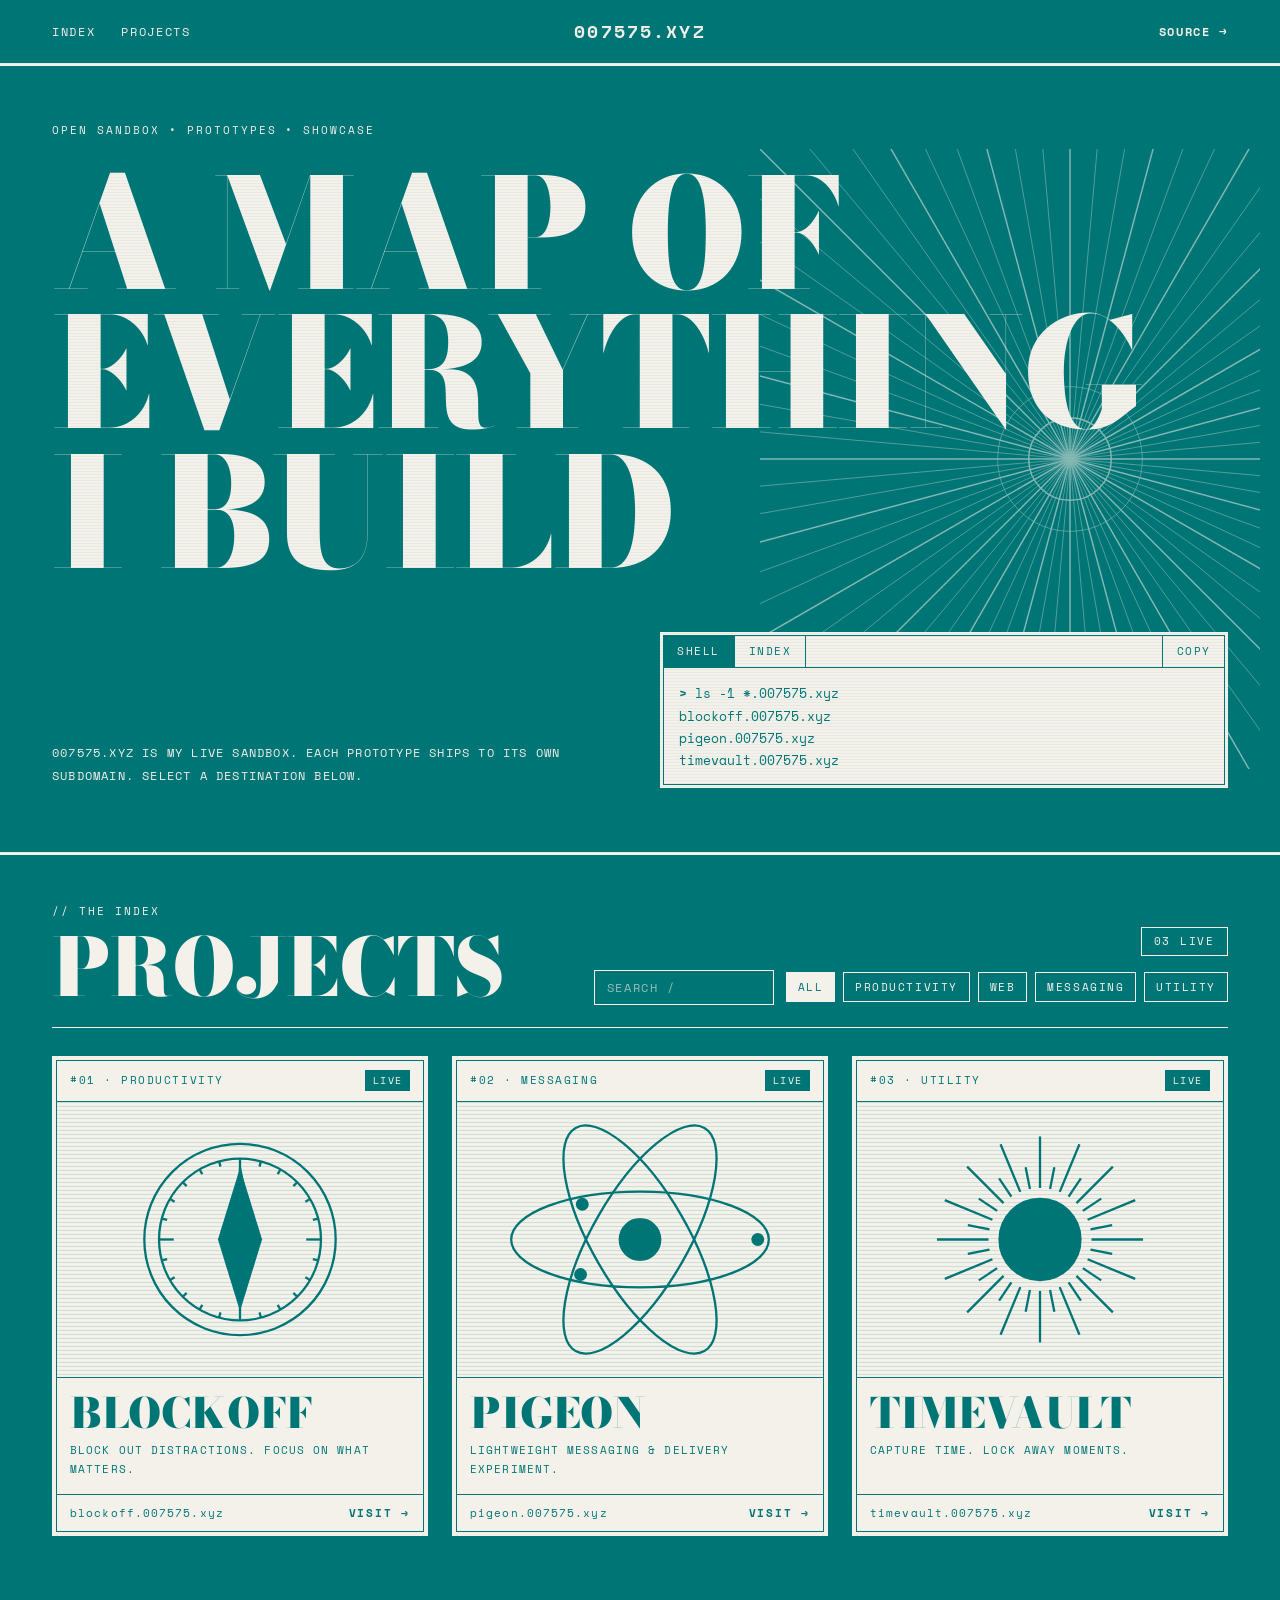
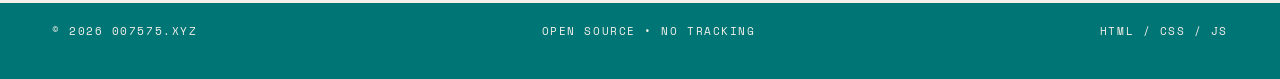
==== commit 9a4f6823: "#007575" ====
--- a/index.html
+++ b/index.html
@@ -5,7 +5,7 @@
   <meta name="viewport" content="width=device-width, initial-scale=1.0" />
   <title>007575.XYZ — INDEX</title>
   <meta name="description" content="A duotone sitemap of prototypes and showcases hosted on 007575.xyz subdomains." />
-  <meta name="theme-color" content="#1F1FE6" />
+  <meta name="theme-color" content="#007575" />
 
   <link rel="preconnect" href="https://fonts.googleapis.com" />
   <link rel="preconnect" href="https://fonts.gstatic.com" crossorigin />
@@ -23,7 +23,7 @@
     </nav>
     <a class="wordmark" href="https://007575.xyz">007575<span class="wm-tld">.XYZ</span></a>
     <nav class="mast-right">
-      <a class="cta-link" href="https://github.com/" target="_blank" rel="noopener noreferrer">SOURCE&nbsp;→</a>
+      <a class="cta-link" href="https://github.com/HimanshuM685/007575.xyz" target="_blank" rel="noopener noreferrer">SOURCE&nbsp;→</a>
     </nav>
   </header>
 
--- a/styles.css
+++ b/styles.css
@@ -1,12 +1,12 @@
 /* ===========================================================================
    007575.xyz — Hermes / Nous Research duotone aesthetic
-   STRICTLY TWO COLORS: ultramarine #1F1FE6 + paper cream #F4F1EA.
+   STRICTLY TWO COLORS: deep teal #007575 + paper cream #F4F1EA.
    Didone serif for display ONLY. Monospace for ALL functional/UI/body text.
    No third color. No gradients (tonal). No glows. No rounded corners.
    =========================================================================== */
 
 :root {
-  --blue: #1F1FE6;
+  --blue: #007575;
   --cream: #F4F1EA;
   --display: "Bodoni Moda", "Didot", "Times New Roman", serif;
   --mono: "Space Mono", "JetBrains Mono", ui-monospace, monospace;
@@ -45,8 +45,8 @@
   pointer-events: none;
   background: repeating-linear-gradient(
     to bottom,
-    rgba(31, 31, 230, 0.05) 0px,
-    rgba(31, 31, 230, 0.05) 1px,
+    rgba(0, 117, 117, 0.05) 0px,
+    rgba(0, 117, 117, 0.05) 1px,
     transparent 1px,
     transparent 3px
   );
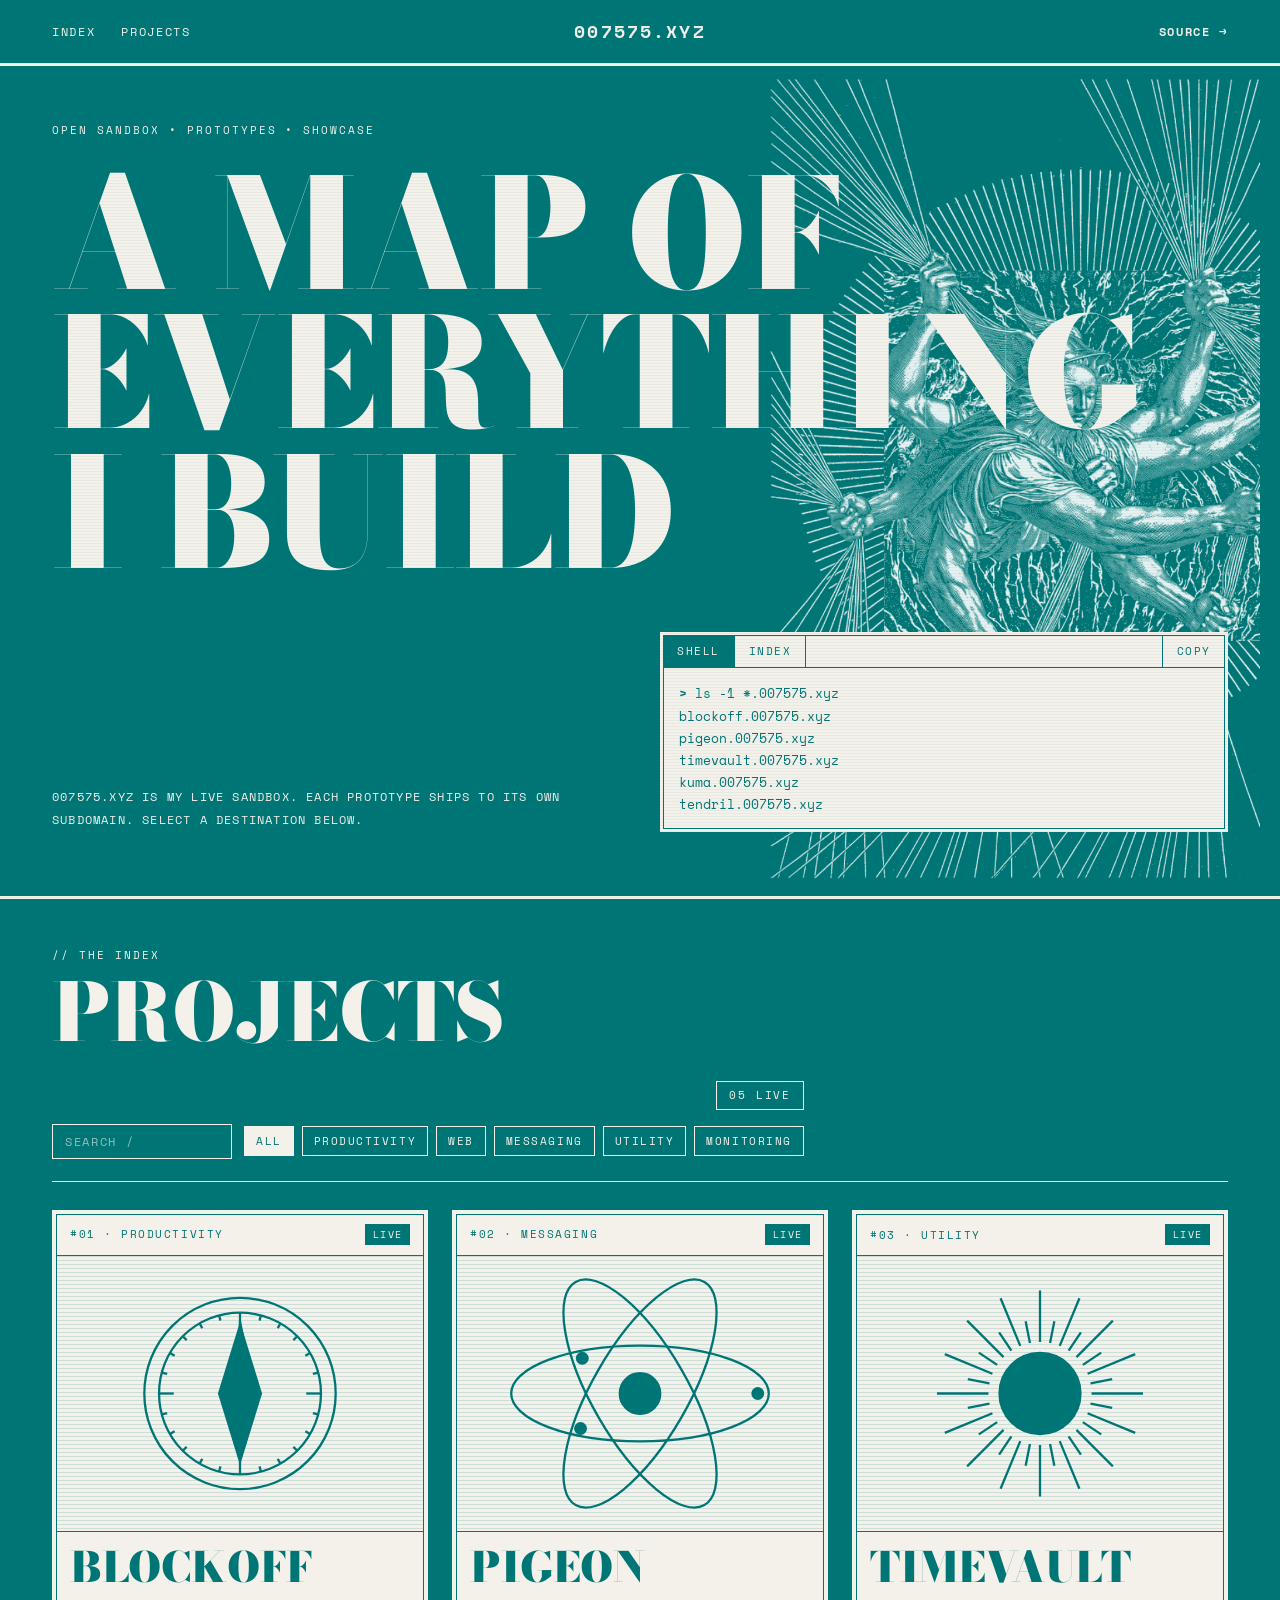
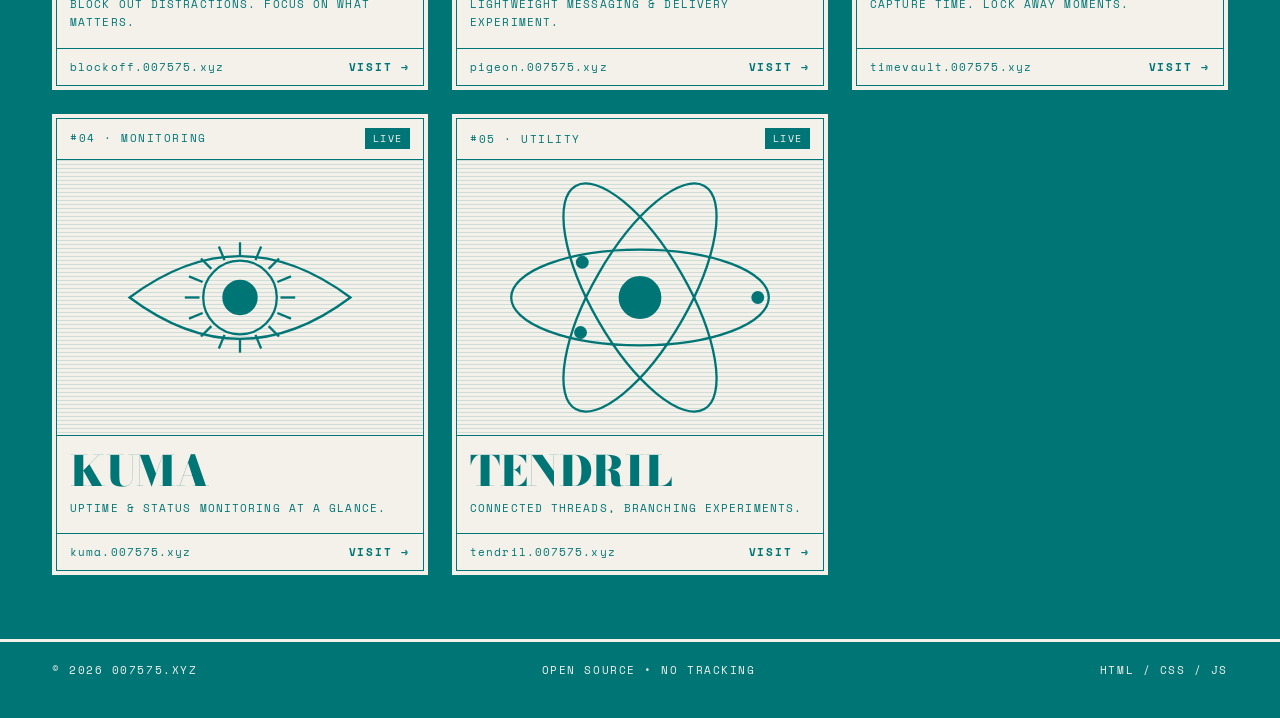
==== commit 44c09f94: "fix about docs" ====
--- a/index.html
+++ b/index.html
@@ -32,7 +32,7 @@
   <main>
     <!-- ===================== HERO (Mode A) ===================== -->
     <section class="hero">
-      <svg class="sunburst" viewBox="0 0 600 600" aria-hidden="true" preserveAspectRatio="xMidYMid slice"></svg>
+      <img class="hero-art" src="img/hero-art.jpg" alt="" aria-hidden="true" />
 
       <p class="kicker">OPEN&nbsp;SANDBOX&nbsp;&bull;&nbsp;PROTOTYPES&nbsp;&bull;&nbsp;SHOWCASE</p>
 
--- a/styles.css
+++ b/styles.css
@@ -113,14 +113,23 @@
   padding: 56px var(--gutter) 64px;
   overflow: hidden;
 }
-.sunburst {
+/* Hermes engraving — recolored into the duotone:
+   grayscale flattens the periwinkle figure, `screen` blend drops the black
+   field into the teal so the figure glows cream over the page. */
+.hero-art {
   position: absolute;
-  top: 50%; right: -120px;
+  top: 50%; right: -150px;
   transform: translateY(-50%);
-  width: 620px; height: 620px;
-  opacity: 0.55;
+  width: 660px; height: auto;
   pointer-events: none;
-}
+  z-index: 0;
+  mix-blend-mode: screen;
+  filter: grayscale(1) contrast(1.08) brightness(1.06);
+  opacity: 0.9;
+  -webkit-mask-image: radial-gradient(120% 120% at 62% 50%, #000 58%, transparent 100%);
+          mask-image: radial-gradient(120% 120% at 62% 50%, #000 58%, transparent 100%);
+}
+.hero > *:not(.hero-art) { position: relative; z-index: 1; }
 .hero .kicker { margin-bottom: 26px; }
 
 .hero .display {
@@ -375,6 +384,7 @@
 @media (max-width: 900px) {
   .grid { grid-template-columns: repeat(2, 1fr); }
   .hero-foot { grid-template-columns: 1fr; }
+  .hero-art { width: 460px; right: -140px; opacity: 0.4; }
 }
 @media (max-width: 600px) {
   :root { --gutter: 18px; }
@@ -385,6 +395,7 @@
   .sh-right { align-items: stretch; }
   .controls, .filters { justify-content: flex-start; }
   #search { flex: 1; }
+  .hero-art { width: 360px; right: -120px; top: 22%; opacity: 0.28; }
 }
 
 @media (prefers-reduced-motion: reduce) {
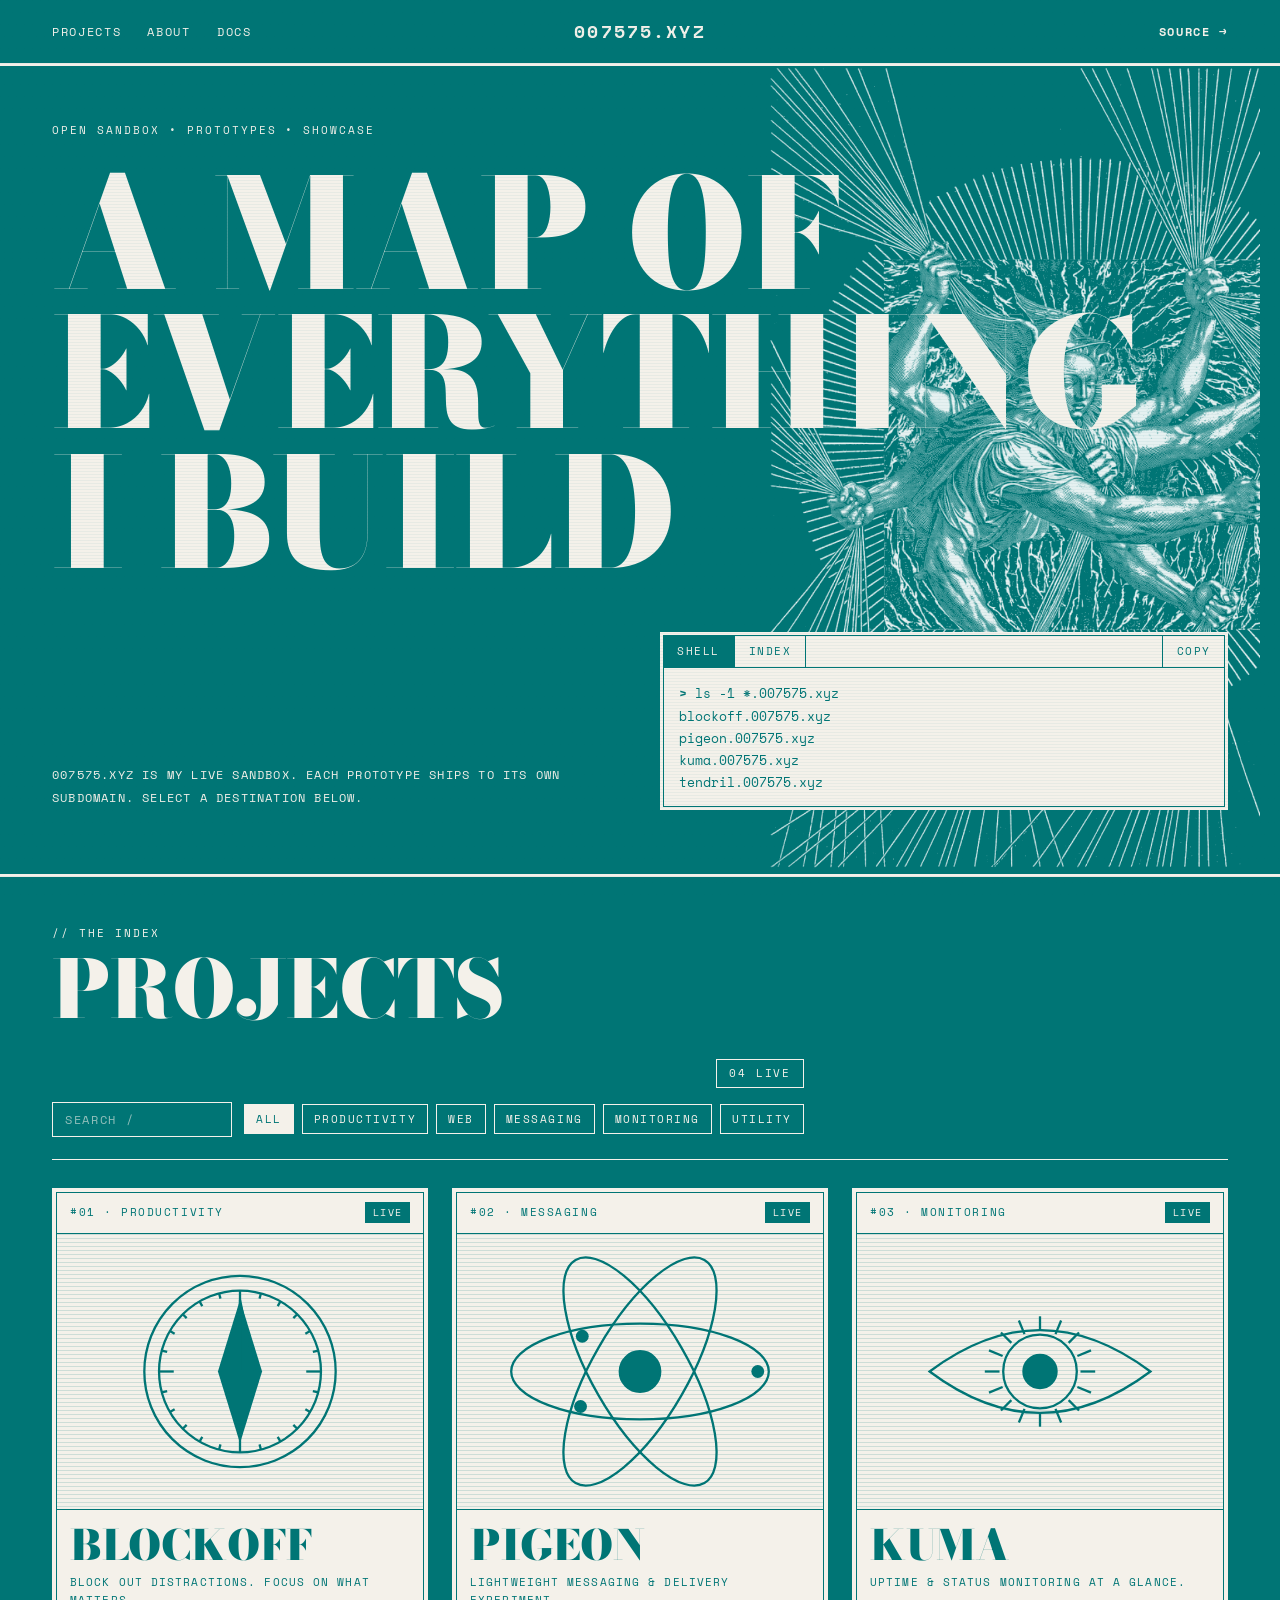
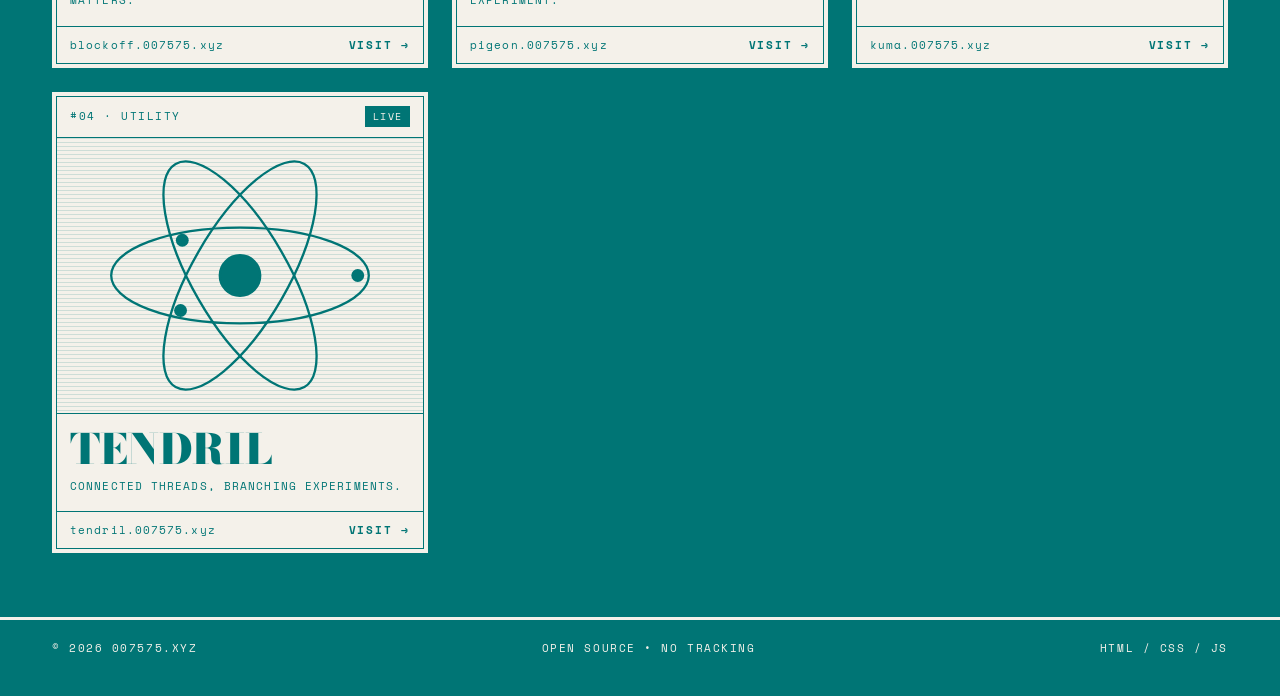
==== commit 58d30614: "feat(docs): add about and documentation pages" ====
--- a/index.html
+++ b/index.html
@@ -18,8 +18,9 @@
   <!-- ===================== HEADER ===================== -->
   <header class="masthead">
     <nav class="mast-left">
-      <a href="#index">INDEX</a>
       <a href="#index">PROJECTS</a>
+      <a href="about.html">ABOUT</a>
+      <a href="docs.html">DOCS</a>
     </nav>
     <a class="wordmark" href="https://007575.xyz">007575<span class="wm-tld">.XYZ</span></a>
     <nav class="mast-right">
--- a/styles.css
+++ b/styles.css
@@ -380,6 +380,13 @@
   letter-spacing: 0.14em;
 }
 
+/* ---- doc / about pages --------------------------------------------------- */
+.doc-table { width: 100%; border-collapse: collapse; font-size: 12px; letter-spacing: 0.06em; }
+.doc-table th, .doc-table td { text-align: left; padding: 12px 14px; border-top: 1px solid var(--cream); vertical-align: top; }
+.doc-table th { width: 20%; white-space: nowrap; letter-spacing: 0.14em; }
+.doc-table a:hover { text-decoration: underline; text-underline-offset: 4px; }
+.doc-comment { opacity: 0.55; }
+
 /* ---- responsive --------------------------------------------------------- */
 @media (max-width: 900px) {
   .grid { grid-template-columns: repeat(2, 1fr); }
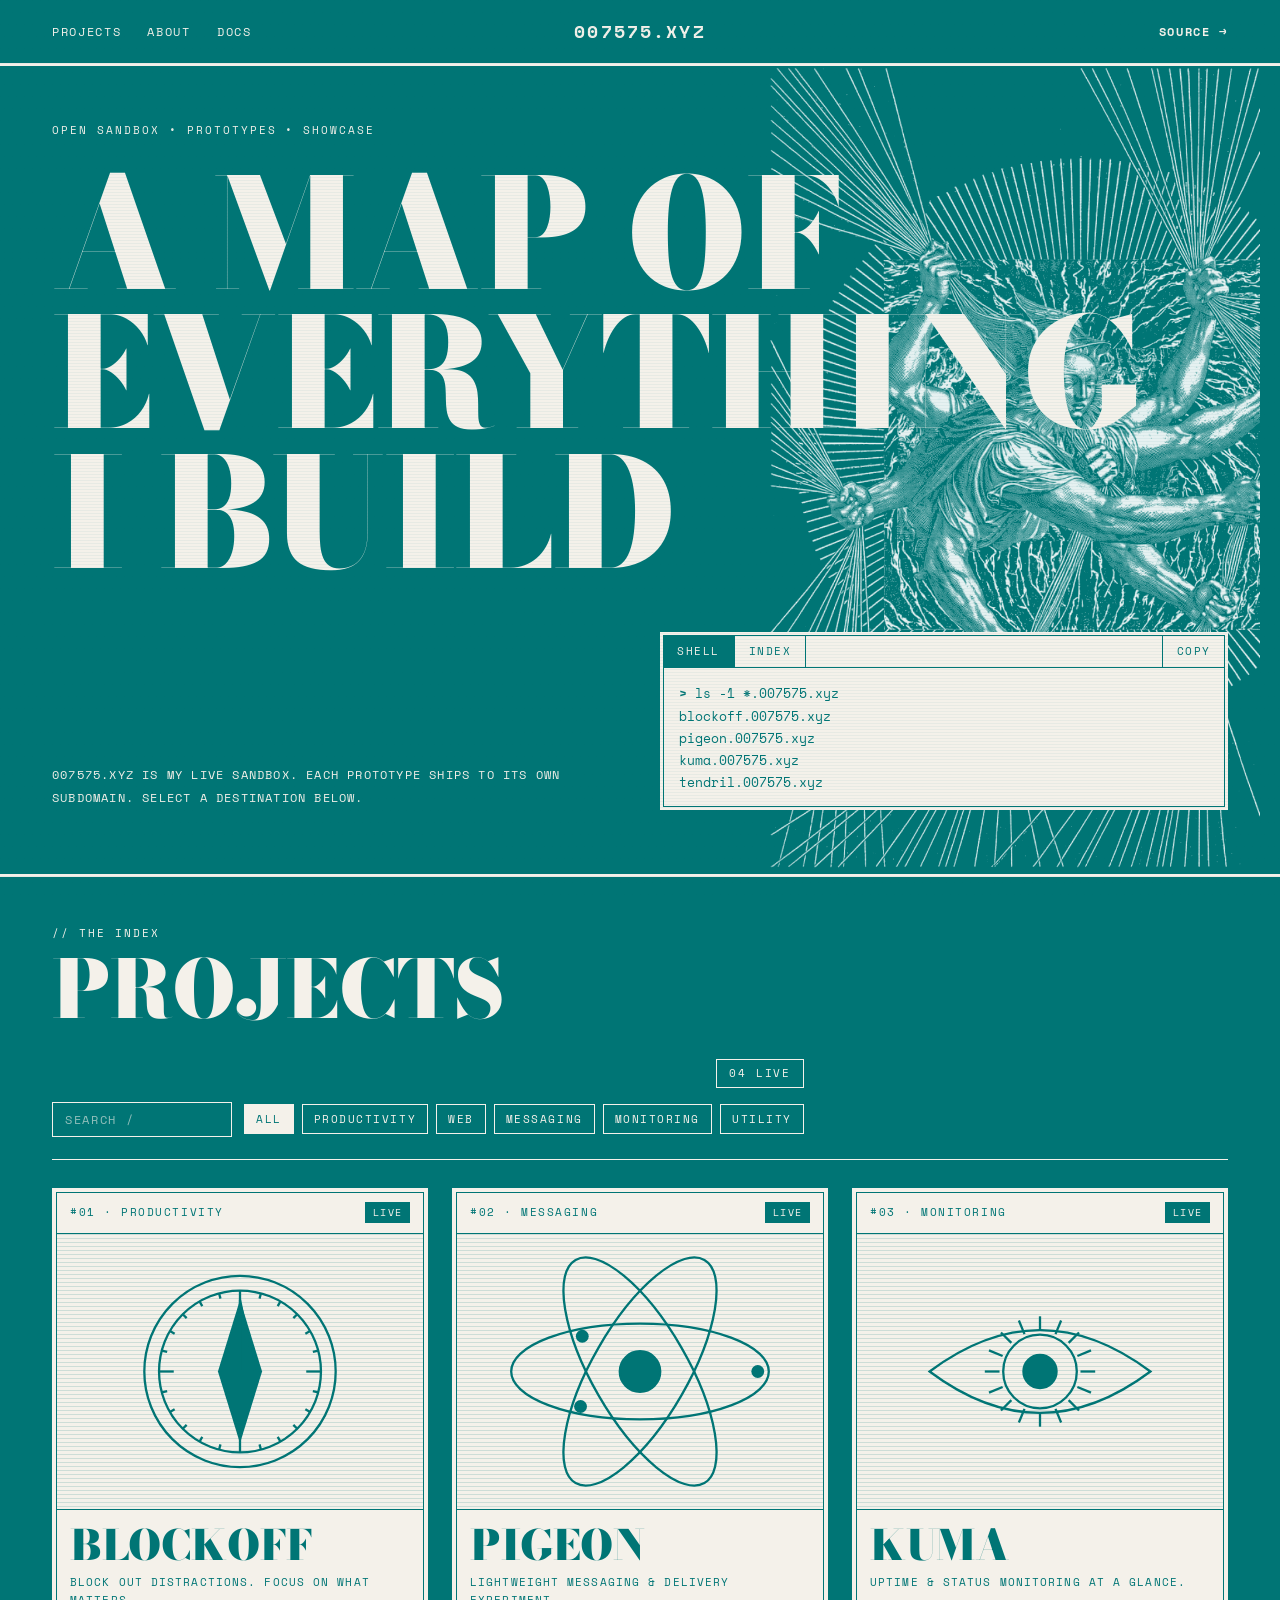
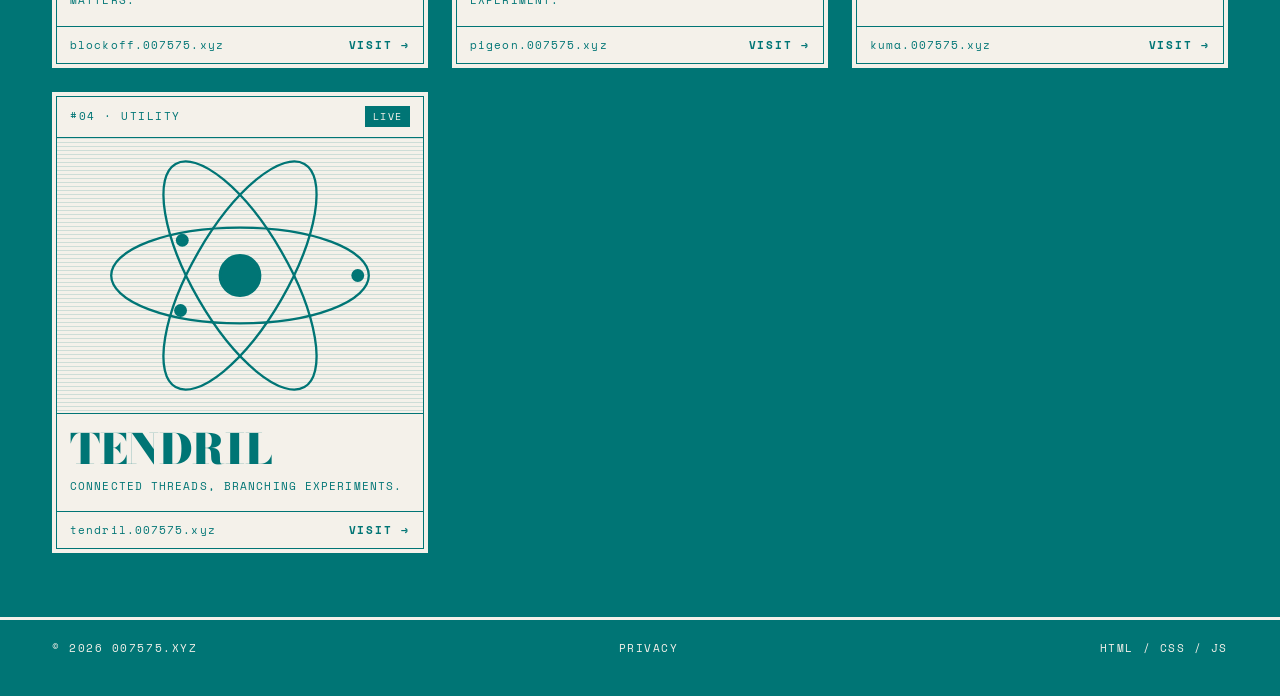
==== commit ced30d7c: "feat(privacy): add privacy policy page" ====
--- a/index.html
+++ b/index.html
@@ -11,6 +11,8 @@
   <link rel="preconnect" href="https://fonts.gstatic.com" crossorigin />
   <link href="https://fonts.googleapis.com/css2?family=Bodoni+Moda:opsz,wght@6..96,400;6..96,700;6..96,900&family=Space+Mono:wght@400;700&display=swap" rel="stylesheet" />
   <link rel="stylesheet" href="styles.css" />
+  <script async src="https://pagead2.googlesyndication.com/pagead/js/adsbygoogle.js?client=ca-pub-1552518147897973"
+     crossorigin="anonymous"></script>
 </head>
 <body>
   <div class="scanlines" aria-hidden="true"></div>
@@ -92,7 +94,7 @@
   <!-- ===================== FOOTER ===================== -->
   <footer class="footer">
     <span>&copy;&nbsp;<span id="year"></span>&nbsp;007575.XYZ</span>
-    <span class="foot-mid">OPEN&nbsp;SOURCE&nbsp;&bull;&nbsp;NO&nbsp;TRACKING</span>
+    <span class="foot-mid"><a href="privacy.html">PRIVACY</a></span>
     <span>HTML&nbsp;/&nbsp;CSS&nbsp;/&nbsp;JS</span>
   </footer>
 
--- a/styles.css
+++ b/styles.css
@@ -386,6 +386,9 @@
 .doc-table th { width: 20%; white-space: nowrap; letter-spacing: 0.14em; }
 .doc-table a:hover { text-decoration: underline; text-underline-offset: 4px; }
 .doc-comment { opacity: 0.55; }
+.legal { max-width: 68ch; font-size: 14px; letter-spacing: 0.02em; line-height: 1.7; text-transform: none; margin-top: 28px; }
+.legal p { margin: 0 0 16px; }
+.legal a { text-decoration: underline; text-underline-offset: 3px; }
 
 /* ---- responsive --------------------------------------------------------- */
 @media (max-width: 900px) {
